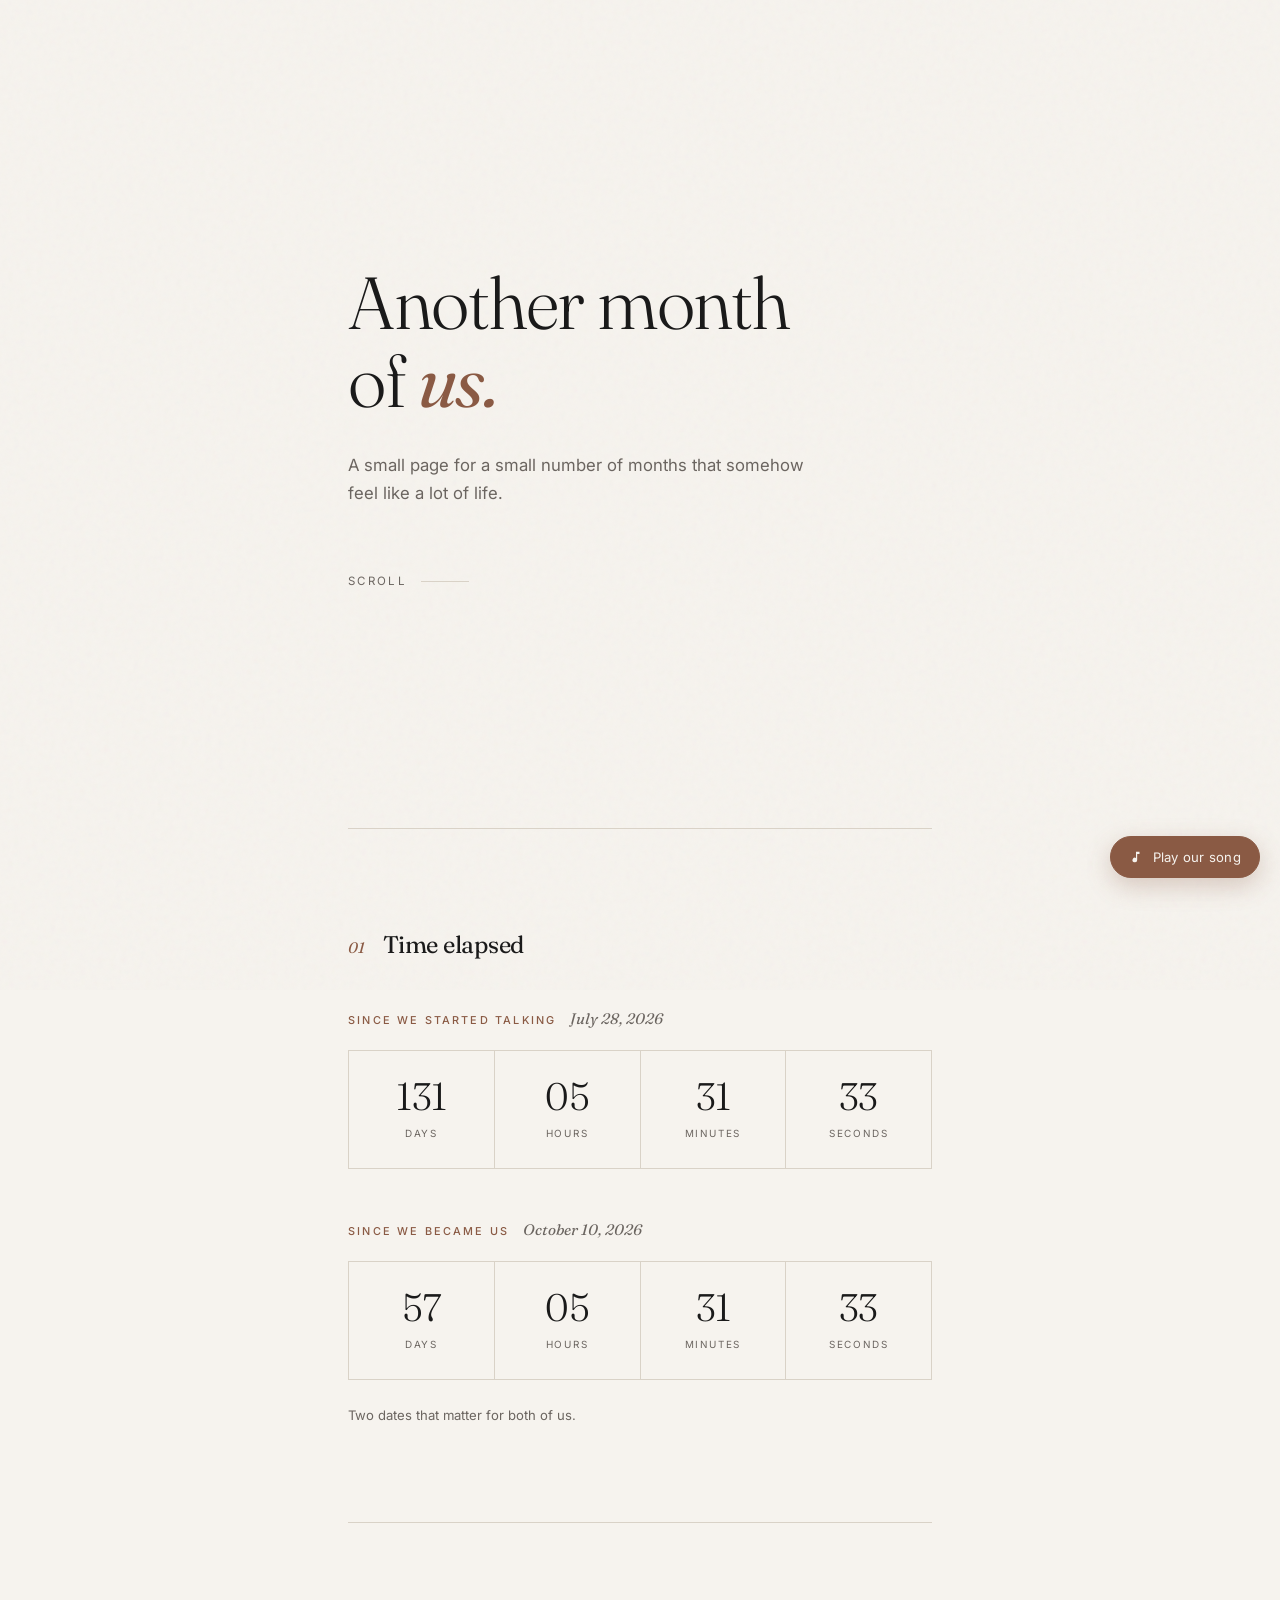
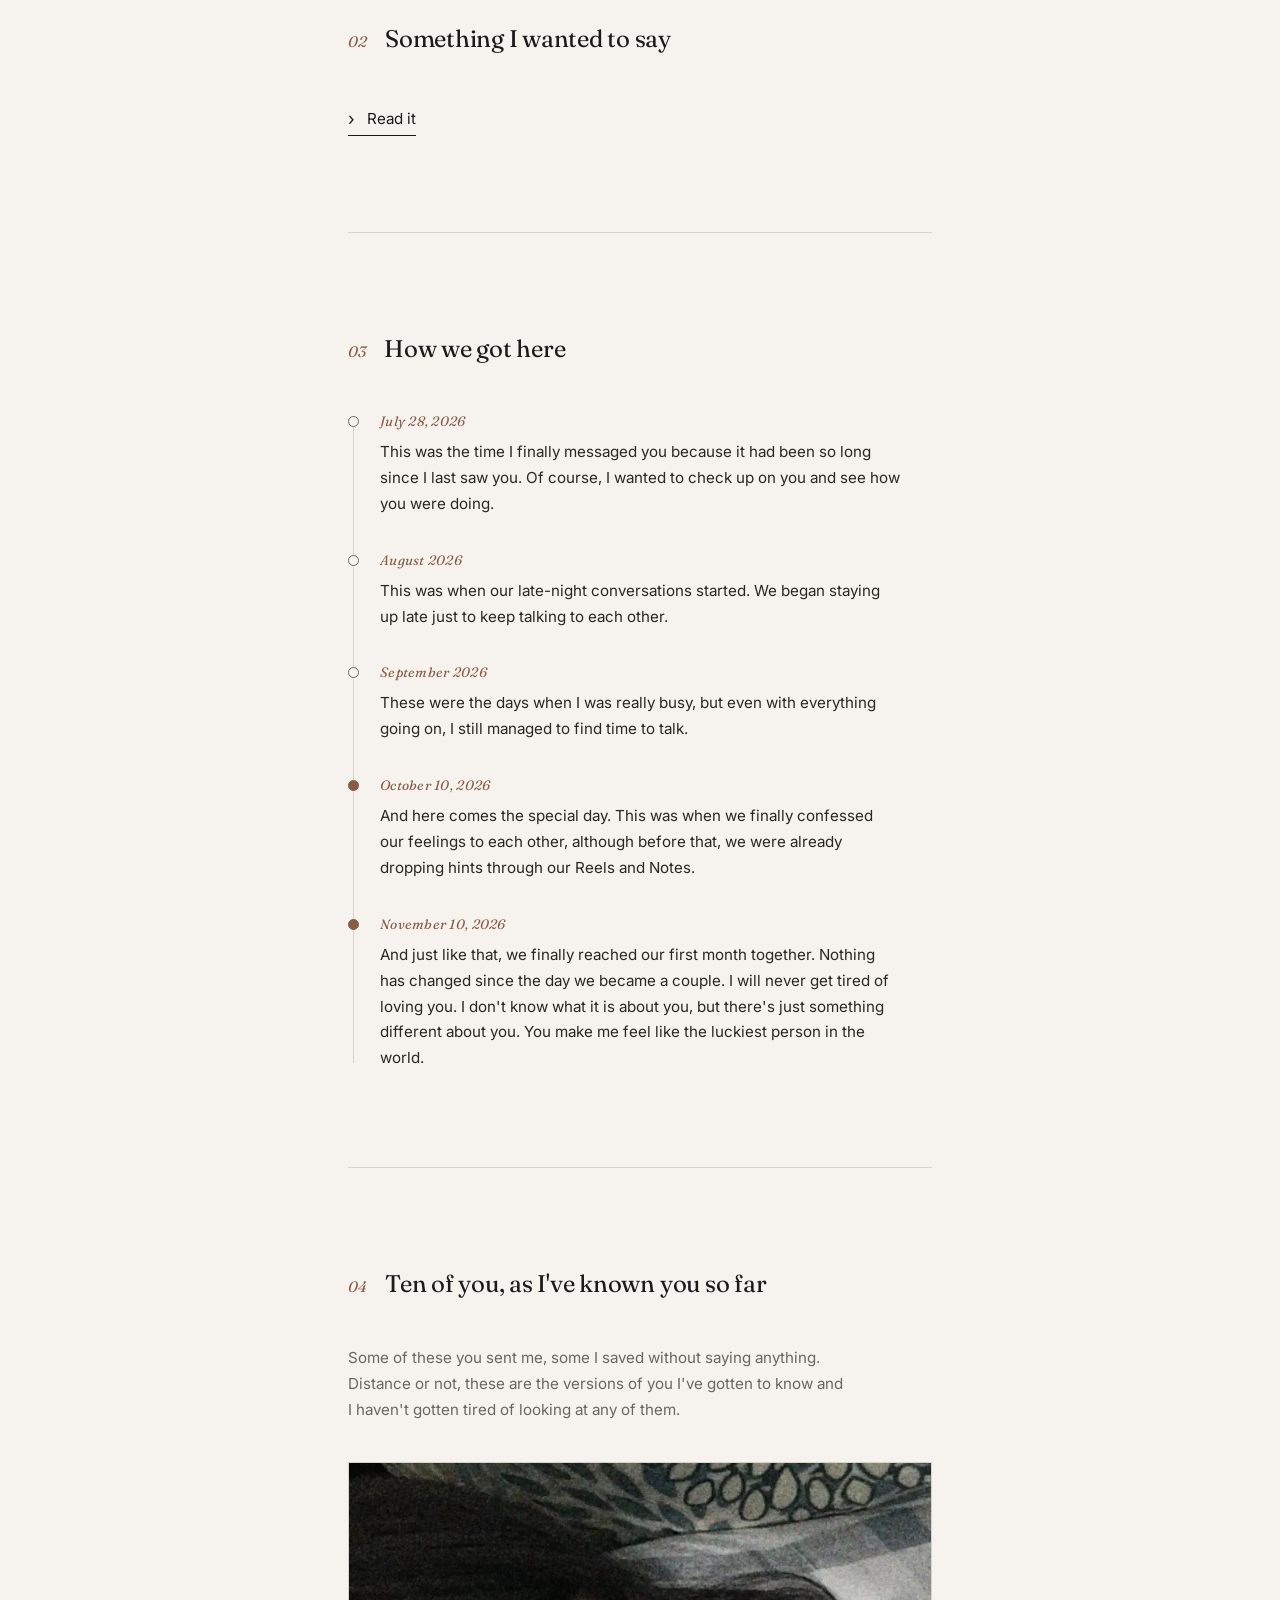
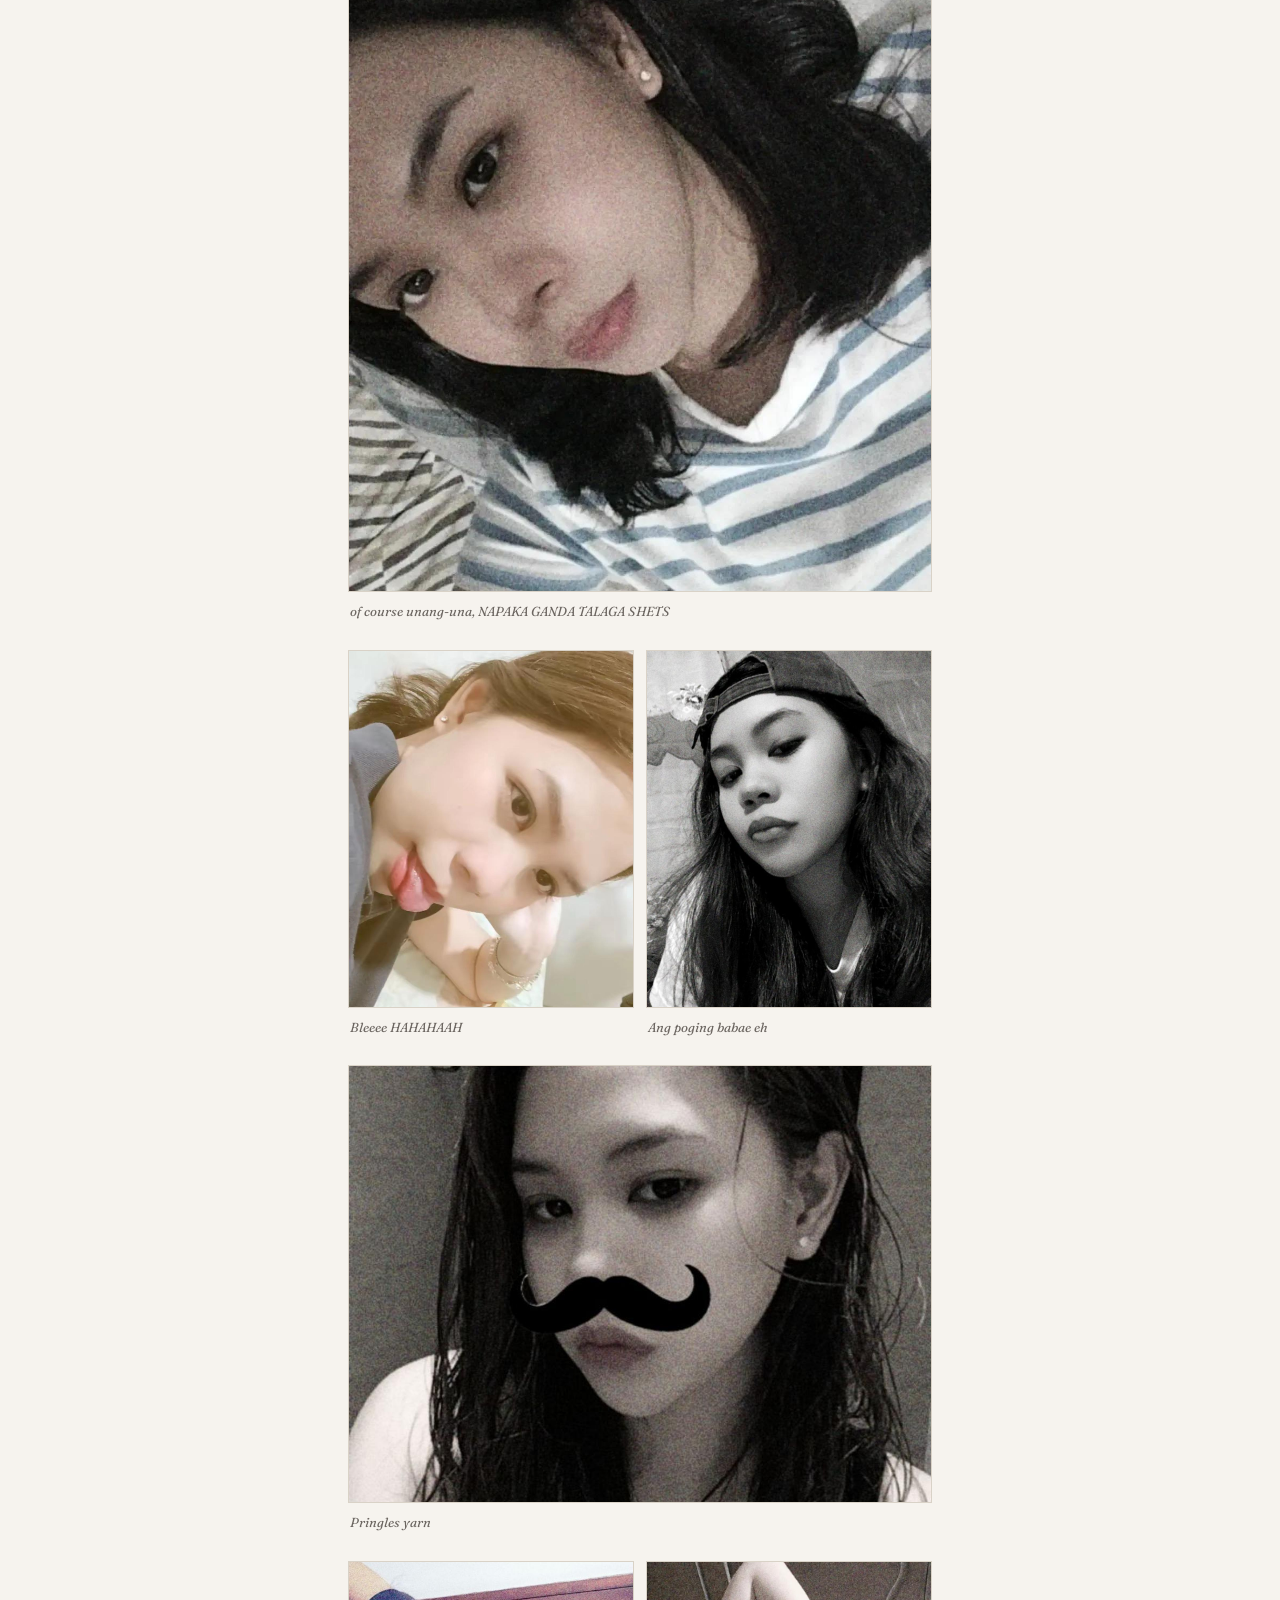
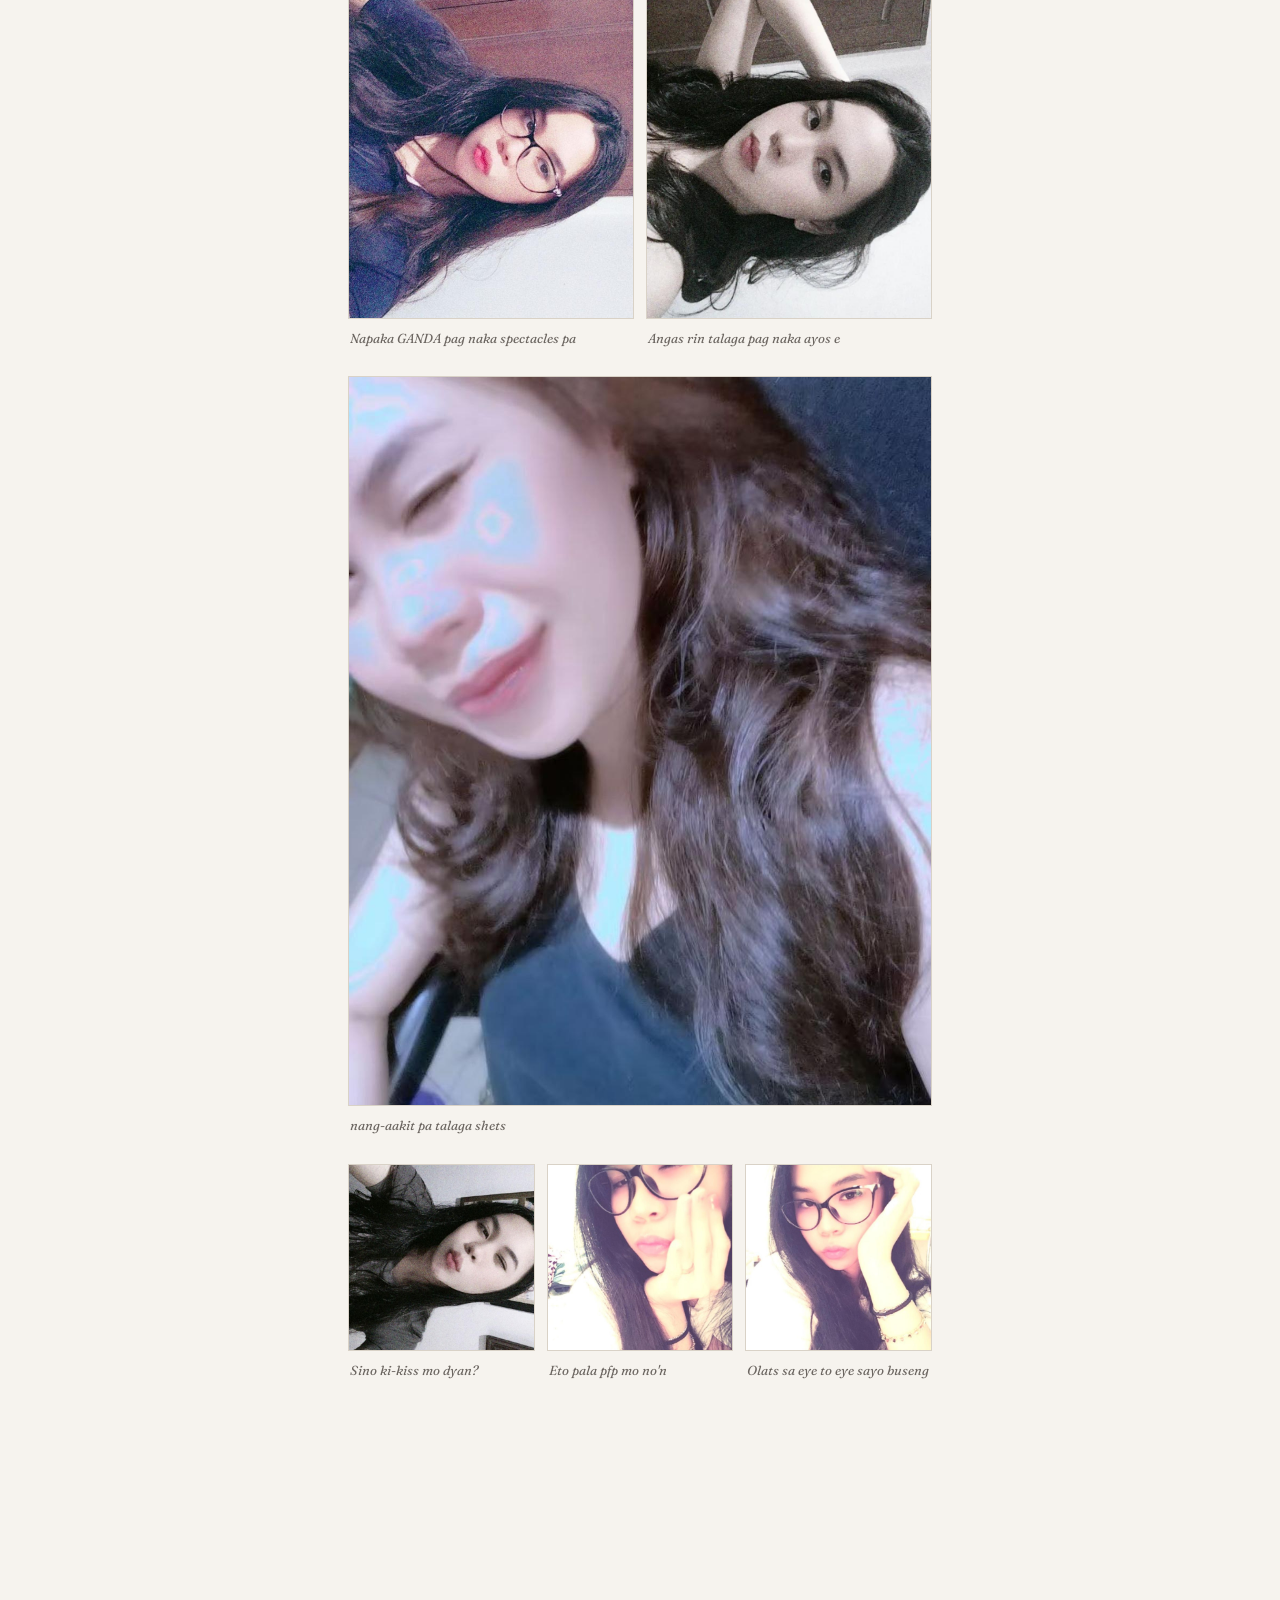
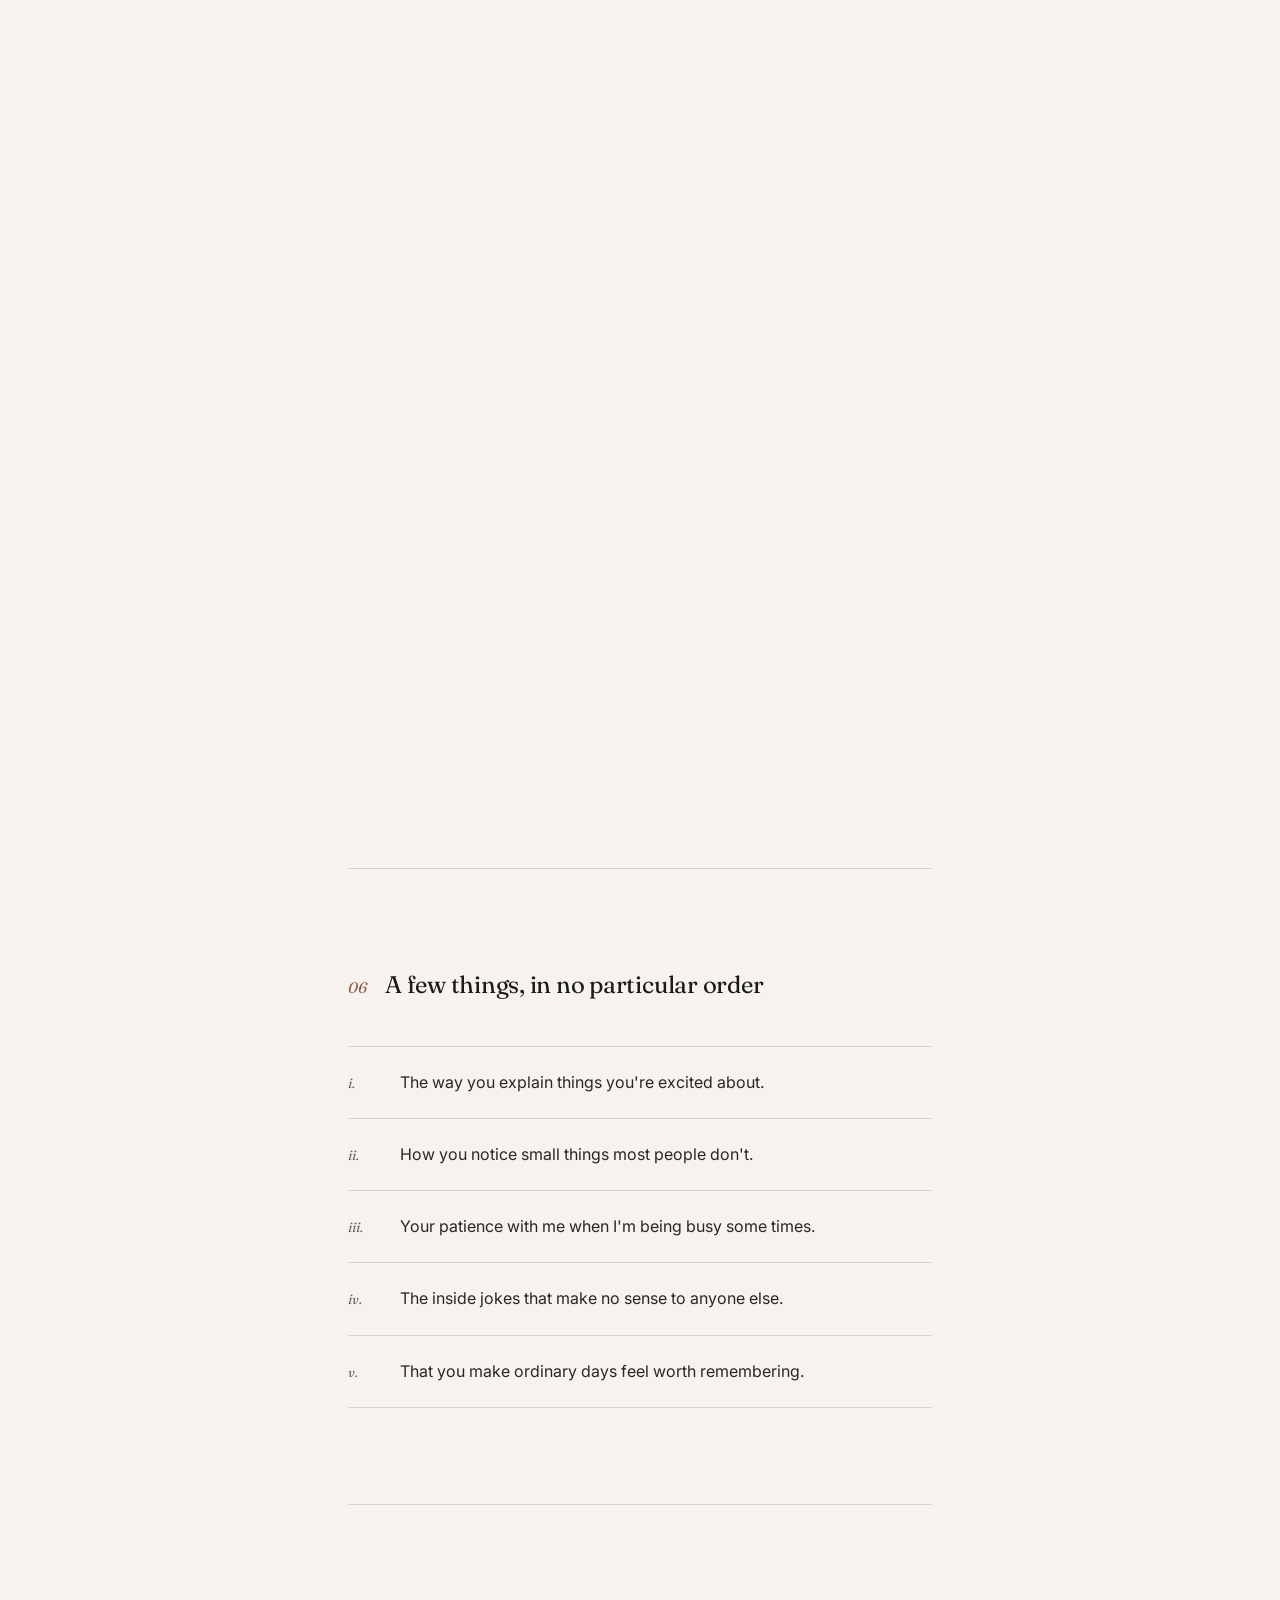
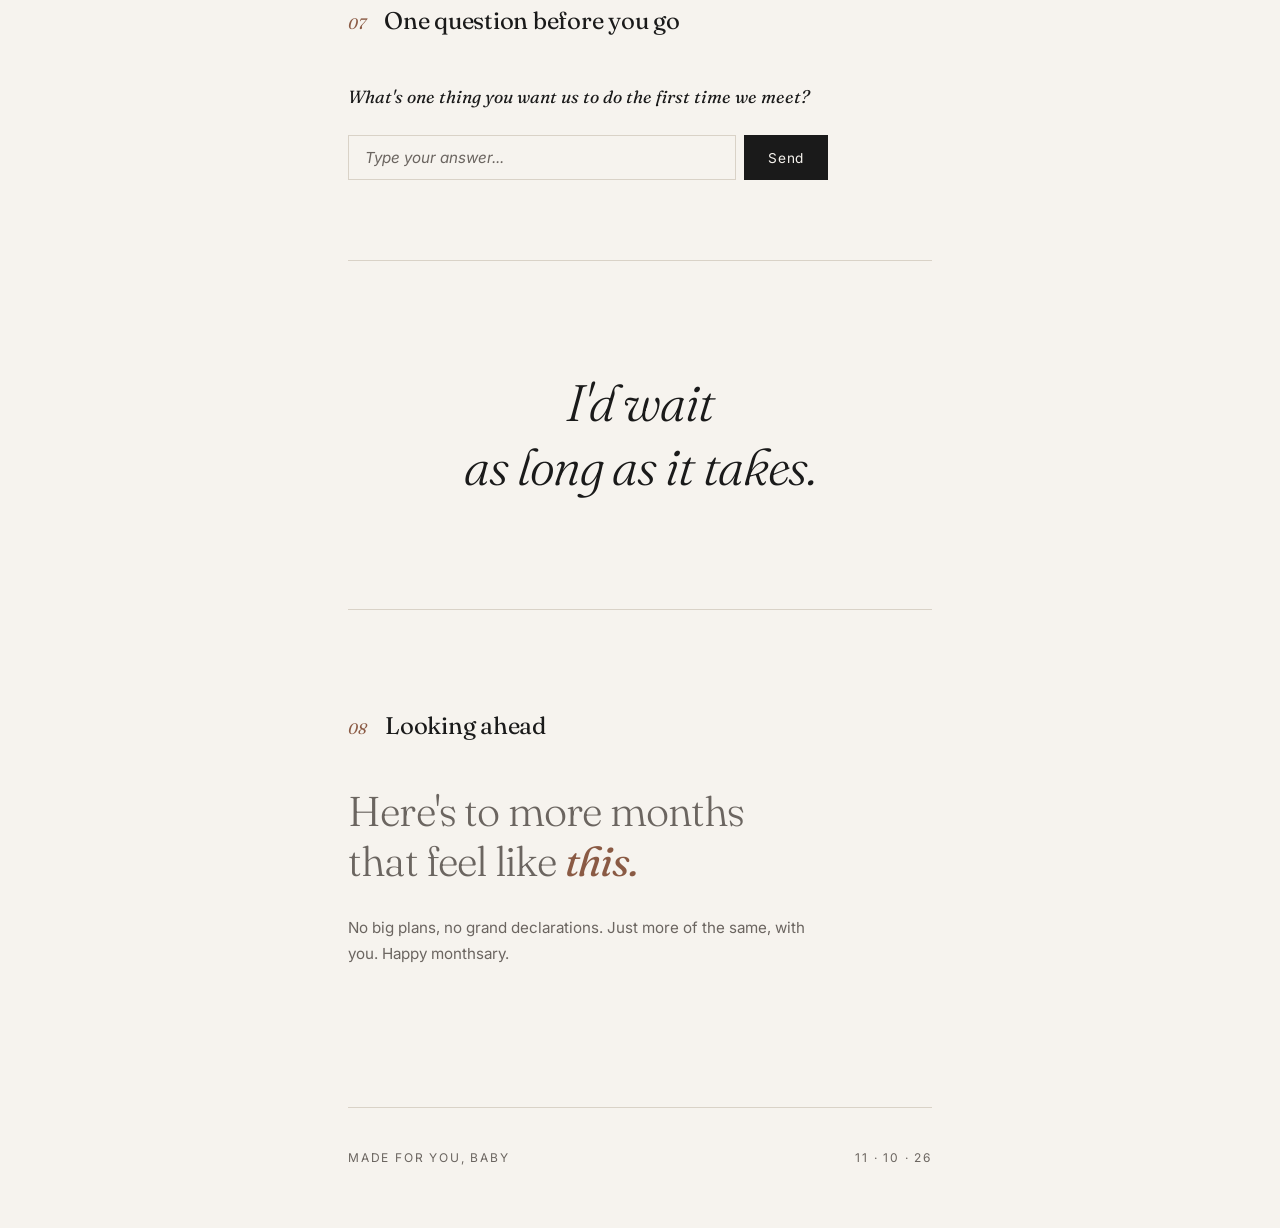
==== index.html @ 4798a41f "Rename main.html to index.htmlaasd" ====
<!DOCTYPE html>
<html lang="en">
<head>
<meta charset="UTF-8">
<meta name="viewport" content="width=device-width, initial-scale=1.0">
<title>first month for us</title>
<link rel="preconnect" href="https://fonts.googleapis.com">
<link rel="preconnect" href="https://fonts.gstatic.com" crossorigin>
<link href="https://fonts.googleapis.com/css2?family=Fraunces:opsz,wght@9..144,300;9..144,400;9..144,500&family=Inter:wght@300;400;500&display=swap" rel="stylesheet">
<link rel="stylesheet" href="styles.css">
</head>
<body>

<!-- Reading progress bar -->
<div class="progress-track" aria-hidden="true">
  <div class="progress-fill" id="progressFill"></div>
</div>

<div class="wrap">

  <header class="hero">
    <div class="eyebrow"></div>
    <h1>Another month<br>of <em>us.</em></h1>
    <p class="lede">A small page for a small number of months that somehow feel like a lot of life.</p>
    <div class="scroll-cue">Scroll</div>
  </header>

  <!-- 01 COUNTER -->
  <section class="reveal">
    <div class="section-head">
      <span class="num">01</span>
      <h2>Time elapsed</h2>
    </div>

    <div class="time-group">
      <div class="time-label">
        <span class="tag">Since we started talking</span>
        <span class="date">July 28, 2026</span>
      </div>
      <div class="counter">
        <div class="cell"><span class="n flip-num" data-num="talk-d">0</span><span class="l">Days</span></div>
        <div class="cell"><span class="n flip-num" data-num="talk-h">0</span><span class="l">Hours</span></div>
        <div class="cell"><span class="n flip-num" data-num="talk-m">0</span><span class="l">Minutes</span></div>
        <div class="cell"><span class="n flip-num" data-num="talk-s">0</span><span class="l">Seconds</span></div>
      </div>
    </div>

    <div class="time-group">
      <div class="time-label">
        <span class="tag">Since we became us</span>
        <span class="date">October 10, 2026</span>
      </div>
      <div class="counter">
        <div class="cell"><span class="n flip-num" data-num="us-d">0</span><span class="l">Days</span></div>
        <div class="cell"><span class="n flip-num" data-num="us-h">0</span><span class="l">Hours</span></div>
        <div class="cell"><span class="n flip-num" data-num="us-m">0</span><span class="l">Minutes</span></div>
        <div class="cell"><span class="n flip-num" data-num="us-s">0</span><span class="l">Seconds</span></div>
      </div>
    </div>

    <p class="counter-note">
      Two dates that matter for both of us.
    </p>
  </section>

  <!-- 02 LETTER -->
  <section class="reveal">
    <div class="section-head">
      <span class="num">02</span>
      <h2>Something I wanted to say</h2>
    </div>
    <button class="letter-trigger" id="letterBtn" aria-expanded="false" aria-controls="letter">
      <span class="arrow">&rsaquo;</span>
      <span>Read it</span>
    </button>

    <div class="letter" id="letter">

      <div class="letter-toolbar">
        <button class="translate-btn" id="translateBtn" aria-pressed="false">
          <svg viewBox="0 0 24 24" aria-hidden="true">
            <path d="M12.87 15.07l-2.54-2.51.03-.03A17.52 17.52 0 0 0 14.07 6H17V4h-7V2H8v2H1v2h11.17C11.5 7.92 10.44 9.75 9 11.35 8.07 10.32 7.3 9.19 6.69 8h-2c.73 1.63 1.73 3.17 2.98 4.56l-5.09 5.02L4 19l5-5 3.11 3.11.76-2.04zM18.5 10h-2L12 22h2l1.12-3h4.75L21 22h2l-4.5-12zm-2.62 7l1.62-4.33L19.12 17h-3.24z"/>
          </svg>
          <span id="translateLabel">Translate to Tagalog</span>
        </button>
      </div>

      <div class="letter-content" data-lang="en">
        <p>Marianne,</p>
        <p>Baby, first of all, thank you for all the time you've been giving me. I think it all started when we kept having conversations with each other, even if it meant staying up late. Thank you because we wouldn't be like this if you hadn't made the first move back then. I was just too scared to say what I really felt, or in short, I was too shy HAHAHAHA.</p>
        <p>But anyway, here we are now, finally together, and I'm just really happy about it. It feels like I found a treasure chest HAHAHA.</p>
        <p>I'm also sorry if I can't give you the things you need right now, but I promise I'll make it up to you. I'll also be consistent in this relationship. I hope things between us never change and that we stay the way we are right now.</p>
        <p>And please, just tell me if there are things I say that are wrong so I can avoid saying them. Sometimes, I might go too far with the things I say without realizing that they're already wrong. I promise I'll keep changing and improving.</p>
        <p>That's all, and thank you so much for everything, I love you so much!</p>
        <p class="sign">— Chester</p>
      </div>

      <div class="letter-content" data-lang="tl" hidden>
        <p>Marianne,</p>
        <p>Baby, una sa lahat, thank you sa lahat ng time na binibigay mo sakin simula na siguro to nung sunod sunod na pag-uusap natin na puro puyatan pa, then thank you kasi hindi sana tayo ganto kung hindi pa ikaw nag first move non, parang takot pa kasi ako non sabihin talaga o in short torpe HAHAHAHA</p>
        <p>Pero so yun na nga andito na tayo sa time na naging tayo na which is para sakin sobrang saya and hindi ko lang na expect na ganto mangyayari, kasi sino ba naman diba ikaw pa talaga nagka gusto sakin tas ang ganda ganda mo pa aa, para akong nakakita ng treasure chest nyan HAHAHAHAHA</p>
        <p>Then sorry if sa ngayon hindi ko pa kaya ibigay yung mga things na need mo, pero promise babawi't babawi ako and then magiging consistent ako sa relationship natin na'to, huwag sana magbago kung ano tayo ngayon.</p>
        <p>And magsabi kalang if may mga bagay akong maling nasasabi para maiwasan ko kasi minsan o siguro sumosobra na rin ako sa mga sinasabi ko na mali na pala ganon, promise magbabago at magbabago ako.</p>
        <p>'Yun lang, baby. Thank you so much sa lahat, I love you so much!</p>
        <p class="sign">— Chester</p>
      </div>

    </div>
  </section>

  <!-- 03 TIMELINE -->
  <section class="reveal">
    <div class="section-head">
      <span class="num">03</span>
      <h2>How we got here</h2>
    </div>
    <div class="timeline">
      <div class="tl-item">
        <div class="tl-dot"></div>
        <div class="tl-date">July 28, 2026</div>
        <div class="tl-text">This was the time I finally messaged you because it had been so long since I last saw you. Of course, I wanted to check up on you and see how you were doing.</div>
      </div>
      <div class="tl-item">
        <div class="tl-dot"></div>
        <div class="tl-date">August 2026</div>
        <div class="tl-text">This was when our late-night conversations started. We began staying up late just to keep talking to each other.</div>
      </div>
      <div class="tl-item">
        <div class="tl-dot"></div>
        <div class="tl-date">September 2026</div>
        <div class="tl-text">These were the days when I was really busy, but even with everything going on, I still managed to find time to talk.</div>
      </div>
      <div class="tl-item">
        <div class="tl-dot accent"></div>
        <div class="tl-date">October 10, 2026</div>
        <div class="tl-text">And here comes the special day. This was when we finally confessed our feelings to each other, although before that, we were already dropping hints through our Reels and Notes.</div>
      </div>
      <div class="tl-item">
        <div class="tl-dot accent"></div>
        <div class="tl-date">November 10, 2026</div>
        <div class="tl-text">And just like that, we finally reached our first month together. Nothing has changed since the day we became a couple. I will never get tired of loving you. I don't know what it is about you, but there's just something different about you. You make me feel like the luckiest person in the world.</div>
      </div>
    </div>
  </section>

  <!-- 04 PHOTOS -->
  <section class="reveal">
    <div class="section-head">
      <span class="num">04</span>
      <h2>Ten of you, as I've known you so far</h2>
    </div>
    <p class="photo-intro">
      Some of these you sent me, some I saved without saying anything. Distance or not, these are the versions of you I've gotten to know and I haven't gotten tired of looking at any of them.
    </p>

    <div class="gallery">

      <div class="photo-row full">
        <div class="photo">
          <div class="photo-frame portrait">
            <img src="5.jpg" alt="Photo 1" data-lightbox data-caption="of course unang-una, NAPAKA GANDA TALAGA SHETS">
          </div>
          <p class="photo-cap">of course unang-una, NAPAKA GANDA TALAGA SHETS</p>
        </div>
      </div>

      <div class="photo-row duo">
        <div class="photo">
          <div class="photo-frame portrait">
            <img src="7.jpg" alt="Photo 2" data-lightbox data-caption="Bleeee HAHAHAAH">
          </div>
          <p class="photo-cap">Bleeee HAHAHAAH</p>
        </div>
        <div class="photo">
          <div class="photo-frame portrait">
            <img src="9.jpg" alt="Photo 3" data-lightbox data-caption="Ang poging babae eh">
          </div>
          <p class="photo-cap">Ang poging babae eh</p>
        </div>
      </div>

      <div class="photo-row full">
        <div class="photo">
          <div class="photo-frame wide">
            <img src="6.jpg" alt="Photo 4" data-lightbox data-caption="Pringles yarn">
          </div>
          <p class="photo-cap">Pringles yarn</p>
        </div>
      </div>

      <div class="photo-row duo">
        <div class="photo">
          <div class="photo-frame portrait">
            <img src="2.jpg" alt="Photo 5" data-lightbox data-caption="Napaka GANDA pag naka spectacles pa">
          </div>
          <p class="photo-cap">Napaka GANDA pag naka spectacles pa</p>
        </div>
        <div class="photo">
          <div class="photo-frame portrait">
            <img src="8.jpg" alt="Photo 6" data-lightbox data-caption="Angas rin talaga pag naka ayos e">
          </div>
          <p class="photo-cap">Angas rin talaga pag naka ayos e</p>
        </div>
      </div>

      <div class="photo-row full">
        <div class="photo">
          <div class="photo-frame portrait">
            <img src="1.jpg" alt="Photo 7" data-lightbox data-caption="nang-aakit pa talaga shets">
          </div>
          <p class="photo-cap">nang-aakit pa talaga shets</p>
        </div>
      </div>

      <div class="photo-row trio">
        <div class="photo">
          <div class="photo-frame square">
            <img src="3.jpg" alt="Photo 8" data-lightbox data-caption="Sino ki-kiss mo dyan?">
          </div>
          <p class="photo-cap">Sino ki-kiss mo dyan?</p>
        </div>
        <div class="photo">
          <div class="photo-frame square">
            <img src="4.jpg" alt="Photo 9" data-lightbox data-caption="Eto pala pfp mo no'n">
          </div>
          <p class="photo-cap">Eto pala pfp mo no'n</p>
        </div>
        <div class="photo">
          <div class="photo-frame square">
            <img src="10.jpg" alt="Photo 10" data-lightbox data-caption="Olats sa eye to eye sayo buseng">
          </div>
          <p class="photo-cap">Olats sa eye to eye sayo buseng</p>
        </div>
      </div>

    </div>
  </section>

  <!-- 05 MUSIC -->
  <section class="reveal">
    <div class="section-head">
      <span class="num">05</span>
      <h2>Two songs</h2>
    </div>
    <p class="music-intro">One you already know. One I'm giving to you. Both start exactly where they should.</p>

    <div class="track">
      <div class="track-player">
        <div class="music-meta">
          <div>
            <div class="music-title">Better</div>
            <div class="music-artist">Khalid</div>
          </div>
          <div class="music-duration" data-dur="track1">0:00</div>
        </div>

        <div class="progress-wrap" data-track="track1">
          <div class="progress-bar" data-bar="track1"></div>
        </div>

        <div class="controls">
          <button class="play-btn" data-play="track1" aria-label="Play">
            <svg data-icon="track1" viewBox="0 0 24 24"><path d="M8 5v14l11-7z"/></svg>
          </button>
          <span class="time" data-time="track1">0:00</span>
          <span class="start-hint" data-hint="track1"></span>
        </div>
      </div>

      <p class="music-note">
        So eto naman yung song na first time kong mag parinig sayo, pero syempre hindi mo pa alam non. sana tanda mo pa NYAHAHHA.
      </p>

      <audio id="track1" preload="metadata" src="Khalid - Better (Lyrics).mp3" data-start="1:18"></audio>
    </div>

    <div class="track">
      <div class="track-player">
        <div class="music-meta">
          <div>
            <div class="music-title">Syempre</div>
            <div class="music-artist">Uncle dags</div>
          </div>
          <div class="music-duration" data-dur="track2">0:00</div>
        </div>

        <div class="progress-wrap" data-track="track2">
          <div class="progress-bar" data-bar="track2"></div>
        </div>

        <div class="controls">
          <button class="play-btn" data-play="track2" aria-label="Play">
            <svg data-icon="track2" viewBox="0 0 24 24"><path d="M8 5v14l11-7z"/></svg>
          </button>
          <span class="time" data-time="track2">0:00</span>
          <span class="start-hint" data-hint="track2"></span>
        </div>
      </div>

      <p class="music-note">
        Syempre alam mo na'to, favv song ko rin to kay uncle dags HAHAHAHHAHAAHHAHA
      </p>

      <audio id="track2" preload="metadata" src="Willi Revillame - Syempre (Lyrics).mp3" data-start="35"></audio>
    </div>
  </section>

  <!-- 06 REASONS -->
  <section class="reveal">
    <div class="section-head">
      <span class="num">06</span>
      <h2>A few things, in no particular order</h2>
    </div>
    <ul class="reasons" id="reasons">
      <li><span class="idx">i.</span><span class="txt">The way you explain things you're excited about.</span></li>
      <li><span class="idx">ii.</span><span class="txt">How you notice small things most people don't.</span></li>
      <li><span class="idx">iii.</span><span class="txt">Your patience with me when I'm being busy some times.</span></li>
      <li><span class="idx">iv.</span><span class="txt">The inside jokes that make no sense to anyone else.</span></li>
      <li><span class="idx">v.</span><span class="txt">That you make ordinary days feel worth remembering.</span></li>
    </ul>
  </section>

  <!-- 07 QUESTION -->
  <section class="reveal question-section">
    <div class="section-head">
      <span class="num">07</span>
      <h2>One question before you go</h2>
    </div>
    <p class="question-text">What's one thing you want us to do the first time we meet?</p>
    <form class="question-form" id="questionForm">
      <input type="text" id="questionInput" placeholder="Type your answer..." autocomplete="off">
      <button type="submit">Send</button>
    </form>
    <p class="question-response" id="questionResponse" hidden>Noted. Consider it happening.</p>
  </section>

  <!-- CLOSING QUOTE -->
  <section class="closing-quote reveal">
    <p class="big-quote">I'd wait<br>as long as it takes.</p>
  </section>

  <!-- 08 CLOSING -->
  <section class="closing reveal">
    <div class="section-head">
      <span class="num">08</span>
      <h2>Looking ahead</h2>
    </div>
    <p class="big">Here's to more months<br>that feel like <em>this.</em></p>
    <p>No big plans, no grand declarations. Just more of the same, with you. Happy monthsary.</p>
  </section>

  <footer>
    <span>Made for you, Baby</span>
    <span>11 · 10 · 26</span>
  </footer>

</div>

<!-- FLOATING SONG PILL -->
<button class="song-pill" id="songPill" aria-label="Play our song">
  <svg viewBox="0 0 24 24" aria-hidden="true">
    <path d="M12 3v10.55A4 4 0 1 0 14 17V7h4V3h-6z"/>
  </svg>
  <span>Play our song</span>
</button>

<script src="script.js"></script>

</body>
</html>
---- styles.css ----
:root {
  --bg: #f6f3ee;
  --ink: #1a1a1a;
  --muted: #6b6560;
  --line: #d9d2c7;
  --accent: #8a5a44;
}

* { margin: 0; padding: 0; box-sizing: border-box; }
html { scroll-behavior: smooth; }

body {
  background: var(--bg);
  color: var(--ink);
  font-family: 'Inter', sans-serif;
  font-weight: 400;
  line-height: 1.7;
  -webkit-font-smoothing: antialiased;
  overflow-x: hidden;
}

body::before {
  content: '';
  position: fixed;
  inset: -10%;
  pointer-events: none;
  z-index: 1;
  opacity: 0.035;
  background-image: url("data:image/svg+xml,%3Csvg viewBox='0 0 200 200' xmlns='http://www.w3.org/2000/svg'%3E%3Cfilter id='n'%3E%3CfeTurbulence type='fractalNoise' baseFrequency='0.9' numOctaves='3'/%3E%3C/filter%3E%3Crect width='100%25' height='100%25' filter='url(%23n)'/%3E%3C/svg%3E");
  animation: grainDrift 140s linear infinite;
  will-change: transform;
}

@keyframes grainDrift {
  0%   { transform: translate3d(0, 0, 0); }
  25%  { transform: translate3d(-2%, -1%, 0); }
  50%  { transform: translate3d(1%, -3%, 0); }
  75%  { transform: translate3d(3%, 1%, 0); }
  100% { transform: translate3d(0, 0, 0); }
}

/* Respect users who prefer reduced motion */
@media (prefers-reduced-motion: reduce) {
  body::before { animation: none; }
}

.wrap {
  position: relative;
  z-index: 2;
  max-width: 640px;
  margin: 0 auto;
  padding: 0 28px;
}

/* =========================================================
   READING PROGRESS BAR — hairline at the very top
   ========================================================= */
.progress-track {
  position: fixed;
  top: 0;
  left: 0;
  right: 0;
  height: 2px;
  z-index: 9999;
  pointer-events: none;
  background: transparent;
}

.progress-fill {
  height: 100%;
  width: 0%;
  background: var(--accent);
  transition: width 0.08s linear;
  opacity: 0.85;
}

/* =========================================================
   FLIP DIGITS — soft sliding numbers on the counter
   ========================================================= */
.flip-num {
  display: inline-block;
  position: relative;
  transition: opacity 0.28s ease, transform 0.28s cubic-bezier(0.4, 0, 0.2, 1);
  will-change: opacity, transform;
}

.flip-num.flipping {
  opacity: 0;
  transform: translateY(-6px);
}

/* =========================================================
   HERO
   ========================================================= */
.hero {
  min-height: 92vh;
  display: flex;
  flex-direction: column;
  justify-content: center;
  padding: 80px 0;
}

.eyebrow {
  font-size: 0.72rem;
  letter-spacing: 0.22em;
  text-transform: uppercase;
  color: var(--muted);
  margin-bottom: 28px;
  opacity: 0;
  animation: fadeUp 1s 0.1s ease forwards;
}

h1 {
  font-family: 'Fraunces', serif;
  font-weight: 300;
  font-size: clamp(2.6rem, 8vw, 4.6rem);
  line-height: 1.05;
  letter-spacing: -0.02em;
  margin-bottom: 32px;
  opacity: 0;
  animation: fadeUp 1.1s 0.25s ease forwards;
}

h1 em {
  font-style: italic;
  font-weight: 400;
  color: var(--accent);
}

.lede {
  font-size: 1.05rem;
  color: var(--muted);
  max-width: 42ch;
  opacity: 0;
  animation: fadeUp 1.1s 0.45s ease forwards;
}

.scroll-cue {
  margin-top: 64px;
  font-size: 0.72rem;
  letter-spacing: 0.2em;
  text-transform: uppercase;
  color: var(--muted);
  display: flex;
  align-items: center;
  gap: 14px;
  opacity: 0;
  animation: fadeUp 1.1s 0.65s ease forwards;
}

.scroll-cue::after {
  content: '';
  width: 48px;
  height: 1px;
  background: var(--line);
}

/* =========================================================
   SECTIONS
   ========================================================= */
section {
  padding: 96px 0;
  border-top: 1px solid var(--line);
}

.section-head {
  display: flex;
  align-items: baseline;
  gap: 18px;
  margin-bottom: 40px;
}

.num {
  font-family: 'Fraunces', serif;
  font-style: italic;
  font-size: 0.95rem;
  color: var(--accent);
  font-weight: 400;
}

h2 {
  font-family: 'Fraunces', serif;
  font-weight: 400;
  font-size: 1.5rem;
  letter-spacing: -0.01em;
}

/* =========================================================
   COUNTERS
   ========================================================= */
.time-group { margin-bottom: 48px; }
.time-group:last-of-type { margin-bottom: 0; }

.time-label {
  display: flex;
  align-items: baseline;
  gap: 14px;
  margin-bottom: 18px;
  flex-wrap: wrap;
}

.time-label .tag {
  font-size: 0.68rem;
  letter-spacing: 0.2em;
  text-transform: uppercase;
  color: var(--accent);
  font-weight: 500;
}

.time-label .date {
  font-family: 'Fraunces', serif;
  font-style: italic;
  font-size: 0.95rem;
  color: var(--muted);
}

.counter {
  display: grid;
  grid-template-columns: repeat(4, 1fr);
  gap: 1px;
  background: var(--line);
  border: 1px solid var(--line);
}

.cell {
  background: var(--bg);
  padding: 26px 10px;
  text-align: center;
}

.cell .n {
  font-family: 'Fraunces', serif;
  font-weight: 300;
  font-size: clamp(1.6rem, 5.5vw, 2.4rem);
  line-height: 1;
  display: block;
  font-variant-numeric: tabular-nums;
}

.cell .l {
  font-size: 0.62rem;
  letter-spacing: 0.18em;
  text-transform: uppercase;
  color: var(--muted);
  margin-top: 10px;
  display: block;
}

.counter-note {
  font-size: 0.82rem;
  color: var(--muted);
  margin-top: 24px;
  max-width: 52ch;
}

/* =========================================================
   LETTER
   ========================================================= */
.letter-trigger {
  display: inline-flex;
  align-items: center;
  gap: 12px;
  background: none;
  border: none;
  border-bottom: 1px solid var(--ink);
  padding: 0 0 6px;
  font-family: inherit;
  font-size: 0.95rem;
  color: var(--ink);
  cursor: pointer;
  transition: gap 0.3s ease, opacity 0.3s ease;
  margin-top: 8px;
}

.letter-trigger:hover { gap: 20px; opacity: 0.65; }
.letter-trigger .arrow { transition: transform 0.4s ease; font-size: 1.1rem; }
.letter-trigger.open .arrow { transform: rotate(90deg); }

.letter {
  max-height: 0;
  overflow: hidden;
  transition: max-height 0.9s cubic-bezier(0.4, 0, 0.2, 1),
              opacity 0.5s ease,
              margin 0.5s ease;
  opacity: 0;
}

.letter.open {
  max-height: 2400px;
  opacity: 1;
  margin-top: 40px;
}

.letter p {
  margin-bottom: 20px;
  font-size: 1rem;
  color: #2a2622;
  max-width: 54ch;
}

.letter p:first-child {
  font-family: 'Fraunces', serif;
  font-size: 1.15rem;
}

.sign {
  font-family: 'Fraunces', serif;
  font-style: italic;
  color: var(--accent);
  margin-top: 32px;
}

.letter-toolbar {
  display: flex;
  justify-content: flex-end;
  margin-bottom: 24px;
  padding-bottom: 16px;
  border-bottom: 1px solid var(--line);
}

.translate-btn {
  display: inline-flex;
  align-items: center;
  gap: 8px;
  background: none;
  border: 1px solid var(--line);
  border-radius: 100px;
  padding: 7px 14px;
  font-family: 'Inter', sans-serif;
  font-size: 0.78rem;
  letter-spacing: 0.02em;
  color: var(--muted);
  cursor: pointer;
  transition: background 0.25s ease, color 0.25s ease, border-color 0.25s ease;
}

.translate-btn:hover {
  color: var(--ink);
  border-color: var(--ink);
}

.translate-btn svg {
  width: 14px;
  height: 14px;
  fill: currentColor;
  flex-shrink: 0;
}

.translate-btn.active {
  background: var(--accent);
  border-color: var(--accent);
  color: var(--bg);
}

.letter-content {
  animation: langFade 0.35s ease;
}

@keyframes langFade {
  from { opacity: 0; transform: translateY(6px); }
  to   { opacity: 1; transform: translateY(0); }
}

/* =========================================================
   TIMELINE
   ========================================================= */
.timeline {
  position: relative;
  padding-left: 32px;
  margin-top: 8px;
}

.timeline::before {
  content: '';
  position: absolute;
  left: 5px;
  top: 8px;
  bottom: 8px;
  width: 1px;
  background: var(--line);
}

.tl-item {
  position: relative;
  padding-bottom: 32px;
}

.tl-item:last-child { padding-bottom: 0; }

.tl-dot {
  position: absolute;
  left: -32px;
  top: 6px;
  width: 11px;
  height: 11px;
  border-radius: 50%;
  background: var(--bg);
  border: 1px solid var(--muted);
}

.tl-dot.accent {
  background: var(--accent);
  border-color: var(--accent);
}

.tl-date {
  font-family: 'Fraunces', serif;
  font-style: italic;
  font-size: 0.85rem;
  color: var(--accent);
  margin-bottom: 6px;
  letter-spacing: 0.02em;
}

.tl-text {
  font-size: 0.95rem;
  color: #2a2622;
  line-height: 1.7;
  max-width: 52ch;
}

/* =========================================================
   PHOTOS
   ========================================================= */
.photo-intro {
  font-size: 0.95rem;
  color: var(--muted);
  max-width: 50ch;
  margin-bottom: 40px;
}

.gallery {
  display: flex;
  flex-direction: column;
  gap: 28px;
}

.photo-row {
  display: grid;
  gap: 12px;
}

.photo-row.full { grid-template-columns: 1fr; }
.photo-row.duo  { grid-template-columns: 1fr 1fr; }
.photo-row.trio { grid-template-columns: 1fr 1fr 1fr; }

.photo {
  display: flex;
  flex-direction: column;
  gap: 10px;
}

.photo-frame {
  position: relative;
  width: 100%;
  overflow: hidden;
  background: #ebe6de;
  border: 1px solid var(--line);
  cursor: pointer;
}

.photo-frame img {
  display: block;
  width: 100%;
  height: 100%;
  object-fit: cover;
  transition: transform 0.8s cubic-bezier(0.4, 0, 0.2, 1);
}

.photo-frame:hover img {
  transform: scale(1.03);
}

.photo-frame.wide    { aspect-ratio: 4 / 3; }
.photo-frame.portrait{ aspect-ratio: 4 / 5; }
.photo-frame.square  { aspect-ratio: 1 / 1; }

.photo-cap {
  font-family: 'Fraunces', serif;
  font-style: italic;
  font-size: 0.82rem;
  color: var(--muted);
  line-height: 1.5;
  padding: 0 2px;
}

.photo {
  opacity: 0;
  transform: translateY(20px);
  transition: opacity 0.9s ease, transform 0.9s ease;
}

.photo.in {
  opacity: 1;
  transform: translateY(0);
}

/* =========================================================
   MUSIC
   ========================================================= */
.music-intro {
  font-size: 0.95rem;
  color: var(--muted);
  max-width: 50ch;
  margin-bottom: 40px;
}

.track {
  border: 1px solid var(--line);
  background: rgba(255,255,255,0.35);
  margin-bottom: 24px;
}

.track:last-of-type { margin-bottom: 0; }

.track-player { padding: 28px; }

.music-meta {
  display: flex;
  justify-content: space-between;
  align-items: flex-start;
  gap: 20px;
  margin-bottom: 26px;
}

.music-title {
  font-family: 'Fraunces', serif;
  font-size: 1.25rem;
  font-weight: 400;
  margin-bottom: 4px;
  line-height: 1.3;
}

.music-artist {
  font-size: 0.82rem;
  color: var(--muted);
  letter-spacing: 0.04em;
}

.music-duration {
  font-family: 'Fraunces', serif;
  font-style: italic;
  font-size: 0.9rem;
  color: var(--muted);
  white-space: nowrap;
  font-variant-numeric: tabular-nums;
}

.progress-wrap {
  height: 2px;
  background: var(--line);
  margin-bottom: 22px;
  cursor: pointer;
  position: relative;
}

.progress-bar {
  height: 100%;
  width: 0%;
  background: var(--accent);
  transition: width 0.1s linear;
}

.controls {
  display: flex;
  align-items: center;
  gap: 18px;
}

.play-btn {
  width: 44px;
  height: 44px;
  border-radius: 50%;
  border: 1px solid var(--ink);
  background: transparent;
  cursor: pointer;
  display: flex;
  align-items: center;
  justify-content: center;
  transition: background 0.25s ease, color 0.25s ease, transform 0.2s ease;
  color: var(--ink);
  flex-shrink: 0;
}

.play-btn:hover { background: var(--ink); color: var(--bg); }
.play-btn:active { transform: scale(0.94); }
.play-btn svg { width: 14px; height: 14px; fill: currentColor; }

.time {
  font-family: 'Fraunces', serif;
  font-style: italic;
  font-size: 0.85rem;
  color: var(--muted);
  font-variant-numeric: tabular-nums;
}

.start-hint {
  font-size: 0.78rem;
  color: var(--accent);
  margin-left: auto;
  font-style: italic;
  letter-spacing: 0.02em;
}

.music-note {
  font-size: 0.9rem;
  color: #2a2622;
  padding: 22px 28px;
  border-top: 1px solid var(--line);
  line-height: 1.8;
  background: rgba(255,255,255,0.25);
}

/* =========================================================
   REASONS
   ========================================================= */
.reasons {
  list-style: none;
  border-top: 1px solid var(--line);
}

.reasons li {
  border-bottom: 1px solid var(--line);
  padding: 22px 0;
  display: flex;
  gap: 24px;
  align-items: baseline;
  opacity: 0;
  transform: translateY(12px);
  transition: opacity 0.6s ease, transform 0.6s ease;
}

.reasons li.in { opacity: 1; transform: translateY(0); }

.reasons li .idx {
  font-family: 'Fraunces', serif;
  font-style: italic;
  font-size: 0.85rem;
  color: var(--muted);
  min-width: 28px;
}

.reasons li .txt { font-size: 1rem; color: #2a2622; }

/* =========================================================
   QUESTION
   ========================================================= */
.question-section { padding-bottom: 80px; }

.question-text {
  font-family: 'Fraunces', serif;
  font-size: 1.1rem;
  font-style: italic;
  color: var(--ink);
  margin-bottom: 24px;
  max-width: 46ch;
}

.question-form {
  display: flex;
  gap: 8px;
  max-width: 480px;
}

.question-form input {
  flex: 1;
  padding: 12px 16px;
  font-family: inherit;
  font-size: 0.95rem;
  color: var(--ink);
  background: transparent;
  border: 1px solid var(--line);
  outline: none;
  transition: border-color 0.25s ease;
}

.question-form input:focus {
  border-color: var(--accent);
}

.question-form input::placeholder {
  color: var(--muted);
  font-style: italic;
}

.question-form button {
  padding: 12px 24px;
  font-family: inherit;
  font-size: 0.85rem;
  letter-spacing: 0.05em;
  background: var(--ink);
  color: var(--bg);
  border: none;
  cursor: pointer;
  transition: background 0.25s ease;
}

.question-form button:hover { background: var(--accent); }

.question-response {
  font-family: 'Fraunces', serif;
  font-style: italic;
  font-size: 1rem;
  color: var(--accent);
  margin-top: 20px;
  animation: langFade 0.5s ease;
}

/* =========================================================
   CLOSING
   ========================================================= */
.closing { text-align: left; padding-bottom: 140px; }

.closing .big {
  font-family: 'Fraunces', serif;
  font-weight: 300;
  font-size: clamp(1.8rem, 5vw, 2.6rem);
  line-height: 1.2;
  letter-spacing: -0.02em;
  margin-bottom: 28px;
}

.closing .big em {
  font-style: italic;
  font-weight: 400;
  color: var(--accent);
}

.closing p { color: var(--muted); max-width: 46ch; font-size: 0.95rem; }

/* =========================================================
   FOOTER
   ========================================================= */
footer {
  padding: 40px 0 60px;
  border-top: 1px solid var(--line);
  font-size: 0.75rem;
  letter-spacing: 0.15em;
  text-transform: uppercase;
  color: var(--muted);
  display: flex;
  justify-content: space-between;
  flex-wrap: wrap;
  gap: 12px;
}

/* =========================================================
   ANIMATIONS
   ========================================================= */
@keyframes fadeUp {
  from { opacity: 0; transform: translateY(20px); }
  to { opacity: 1; transform: translateY(0); }
}

.reveal {
  opacity: 0;
  transform: translateY(24px);
  transition: opacity 0.8s ease, transform 0.8s ease;
}

.reveal.in { opacity: 1; transform: translateY(0); }

/* =========================================================
   CINEMATIC LIGHTBOX — mobile-first, swipe to navigate
   ========================================================= */
.lightbox {
  position: fixed;
  inset: 0;
  z-index: 10000;
  background: rgba(20, 17, 15, 0.96);
  display: flex;
  align-items: center;
  justify-content: center;
  opacity: 0;
  pointer-events: none;
  transition: opacity 0.35s ease;
  padding: 0;
  overflow: hidden;
  /* prevent page scroll underneath */
  touch-action: none;
}

.lightbox.open {
  opacity: 1;
  pointer-events: auto;
}

.lightbox-stage {
  position: relative;
  width: 100%;
  height: 100%;
  display: flex;
  align-items: center;
  justify-content: center;
  overflow: hidden;
}

.lightbox-img {
  max-width: 92vw;
  max-height: 78vh;
  width: auto;
  height: auto;
  object-fit: contain;
  box-shadow: 0 30px 80px rgba(0, 0, 0, 0.5);
  transform: scale(0.96);
  opacity: 0;
  transition: opacity 0.35s ease, transform 0.55s cubic-bezier(0.2, 0.8, 0.2, 1);
  user-select: none;
  -webkit-user-drag: none;
  pointer-events: none;
}

.lightbox.open .lightbox-img {
  opacity: 1;
  transform: scale(1);
}

.lightbox-caption {
  position: absolute;
  left: 0;
  right: 0;
  bottom: 28px;
  padding: 0 32px;
  text-align: center;
  font-family: 'Fraunces', serif;
  font-style: italic;
  font-size: 0.92rem;
  line-height: 1.5;
  color: #f6f3ee;
  opacity: 0.85;
  letter-spacing: 0.01em;
  pointer-events: none;
  transition: opacity 0.35s ease;
}

/* Counter in the corner: "03 / 10" */
.lightbox-index {
  position: absolute;
  top: 22px;
  left: 26px;
  font-family: 'Fraunces', serif;
  font-style: italic;
  font-size: 0.82rem;
  color: #f6f3ee;
  opacity: 0.55;
  letter-spacing: 0.06em;
  pointer-events: none;
}

/* Close button */
.lightbox-close {
  position: absolute;
  top: 16px;
  right: 16px;
  width: 44px;
  height: 44px;
  border-radius: 50%;
  background: transparent;
  border: 1px solid rgba(246, 243, 238, 0.25);
  color: #f6f3ee;
  font-size: 22px;
  line-height: 1;
  cursor: pointer;
  display: flex;
  align-items: center;
  justify-content: center;
  transition: background 0.25s ease, border-color 0.25s ease, transform 0.2s ease;
  z-index: 2;
}

.lightbox-close:hover {
  background: rgba(246, 243, 238, 0.1);
  border-color: rgba(246, 243, 238, 0.5);
}

.lightbox-close:active { transform: scale(0.92); }

/* Arrow nav buttons — hidden on mobile (swipe instead) */
.lightbox-nav {
  position: absolute;
  top: 50%;
  transform: translateY(-50%);
  width: 44px;
  height: 44px;
  border-radius: 50%;
  background: transparent;
  border: 1px solid rgba(246, 243, 238, 0.2);
  color: #f6f3ee;
  cursor: pointer;
  display: none;
  align-items: center;
  justify-content: center;
  transition: background 0.25s ease, border-color 0.25s ease;
  z-index: 2;
}

.lightbox-nav:hover {
  background: rgba(246, 243, 238, 0.1);
  border-color: rgba(246, 243, 238, 0.5);
}

.lightbox-nav.prev { left: 20px; }
.lightbox-nav.next { right: 20px; }

.lightbox-nav svg {
  width: 16px;
  height: 16px;
  fill: currentColor;
}

/* Show arrow nav only on larger screens */
@media (min-width: 720px) {
  .lightbox-nav { display: flex; }
}

/* Prevent body scroll while lightbox is open */
body.lightbox-open {
  overflow: hidden;
}

/* =========================================================
   CLOSING QUOTE — big centered italic before the final section
   ========================================================= */
.closing-quote {
  padding: 110px 0;
  border-top: 1px solid var(--line);
  text-align: center;
}

.big-quote {
  font-family: 'Fraunces', serif;
  font-style: italic;
  font-weight: 300;
  font-size: clamp(2rem, 6.5vw, 3.2rem);
  line-height: 1.25;
  letter-spacing: -0.02em;
  color: var(--ink);
  margin: 0 auto;
  max-width: 90%;
}

.big-quote::before,
.big-quote::after {
  color: var(--accent);
  font-weight: 400;
}

/* =========================================================
   MOBILE
   ========================================================= */
@media (max-width: 560px) {
  .wrap { padding: 0 20px; }
  section { padding: 72px 0; }
  .counter { grid-template-columns: repeat(2, 1fr); }
  .hero { min-height: 88vh; }
  .track-player { padding: 22px; }
  .music-note { padding: 18px 22px; }
  .photo-row.duo { grid-template-columns: 1fr; }
  .photo-row.trio { grid-template-columns: 1fr 1fr; }
  .gallery { gap: 24px; }
  .letter-toolbar { justify-content: flex-start; }
  .question-form { flex-direction: column; }
  .question-form button { padding: 12px 16px; }

  .lightbox-caption {
    bottom: 20px;
    padding: 0 24px;
    font-size: 0.85rem;
  }

  .lightbox-img {
    max-width: 94vw;
    max-height: 74vh;
  }
}

/* =========================================================
   FLOATING SONG PILL — appears after music section
   ========================================================= */
.song-pill {
  position: fixed;
  bottom: 22px;
  right: 20px;
  z-index: 500;
  display: inline-flex;
  align-items: center;
  gap: 10px;
  padding: 12px 18px;
  border-radius: 100px;
  border: 1px solid var(--accent);
  background: var(--accent);
  color: var(--bg);
  font-family: 'Inter', sans-serif;
  font-size: 0.82rem;
  letter-spacing: 0.02em;
  cursor: pointer;
  box-shadow: 0 8px 24px rgba(138, 90, 68, 0.28);
  opacity: 0;
  transform: translateY(16px);
  pointer-events: none;
  transition: opacity 0.4s ease, transform 0.4s ease, background 0.25s ease;
}

.song-pill.visible {
  opacity: 1;
  transform: translateY(0);
  pointer-events: auto;
}

.song-pill:hover {
  background: #6f4834;
  border-color: #6f4834;
}

.song-pill:active {
  transform: scale(0.96);
}

.song-pill svg {
  width: 14px;
  height: 14px;
  fill: currentColor;
  flex-shrink: 0;
}

.song-pill.hidden {
  opacity: 0;
  transform: translateY(16px);
  pointer-events: none;
}

@media (max-width: 560px) {
  .song-pill {
    bottom: 16px;
    right: 14px;
    padding: 11px 16px;
    font-size: 0.78rem;
  }
}
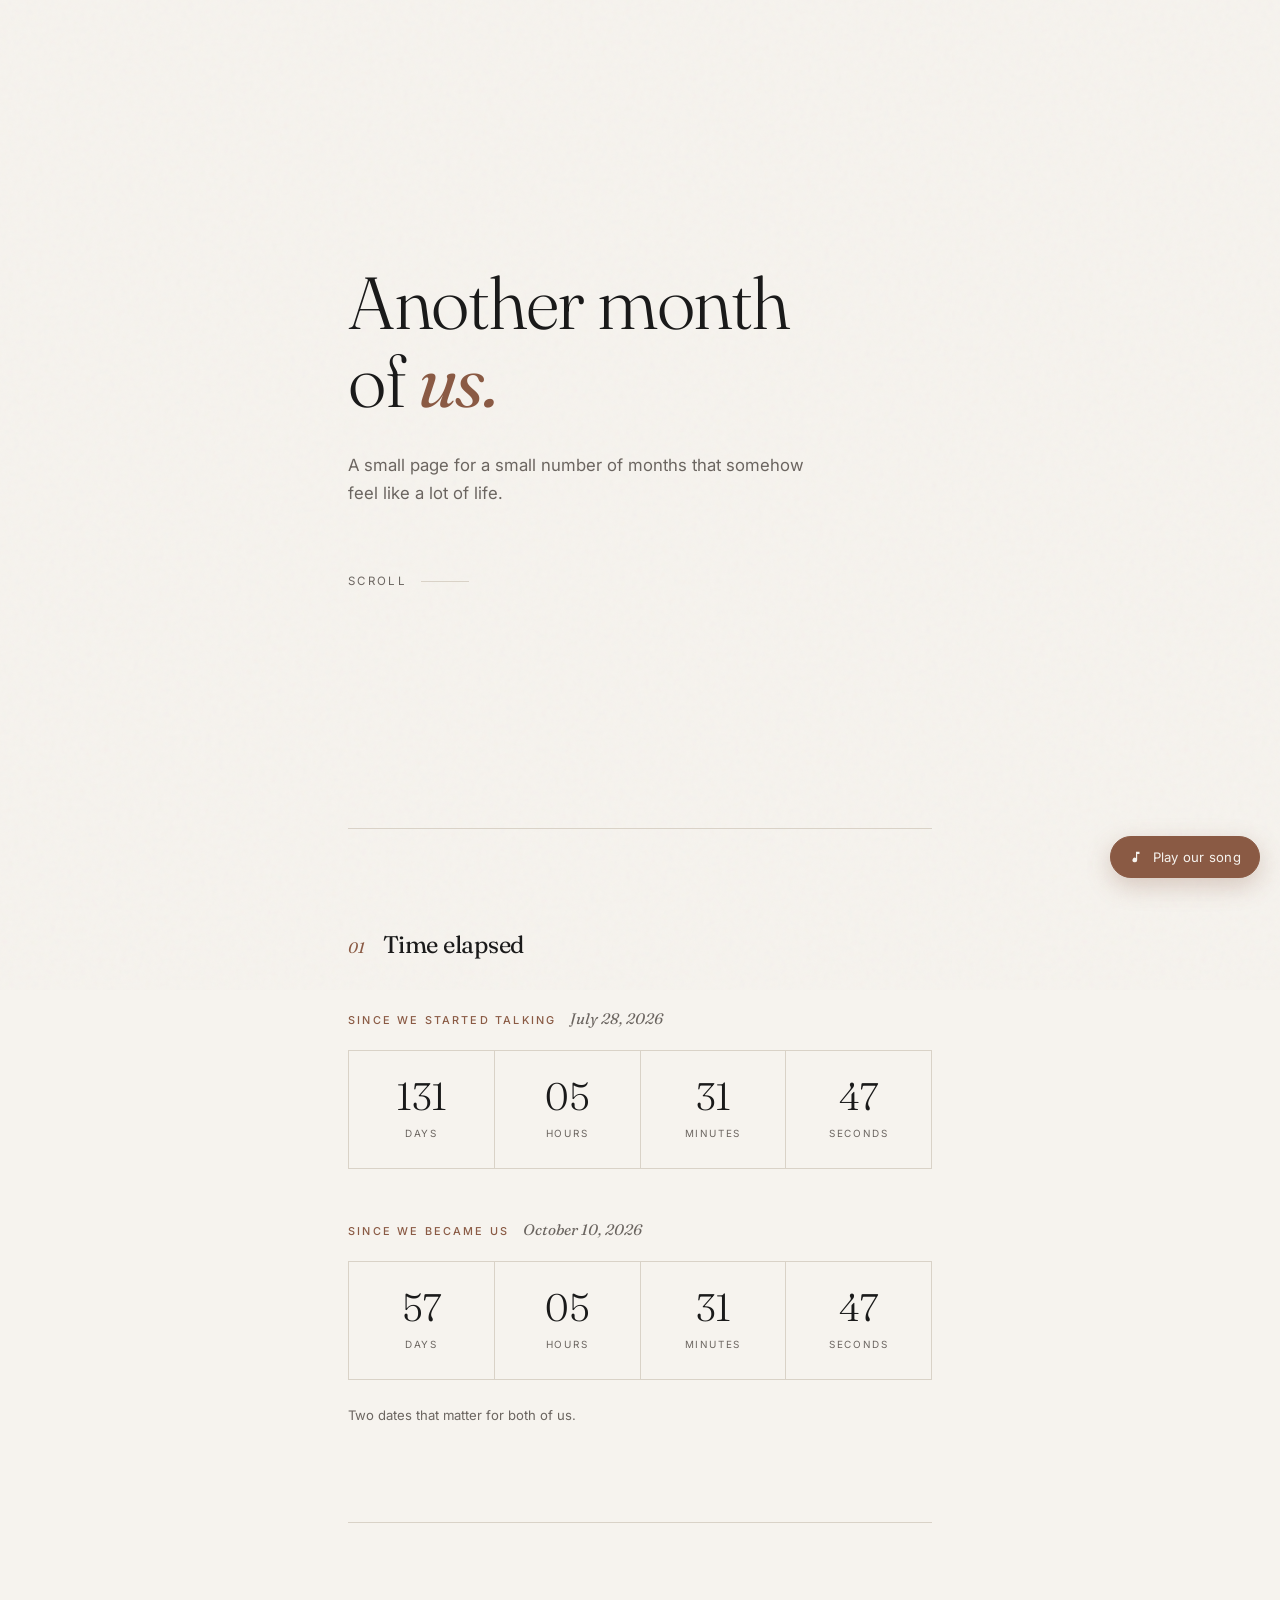
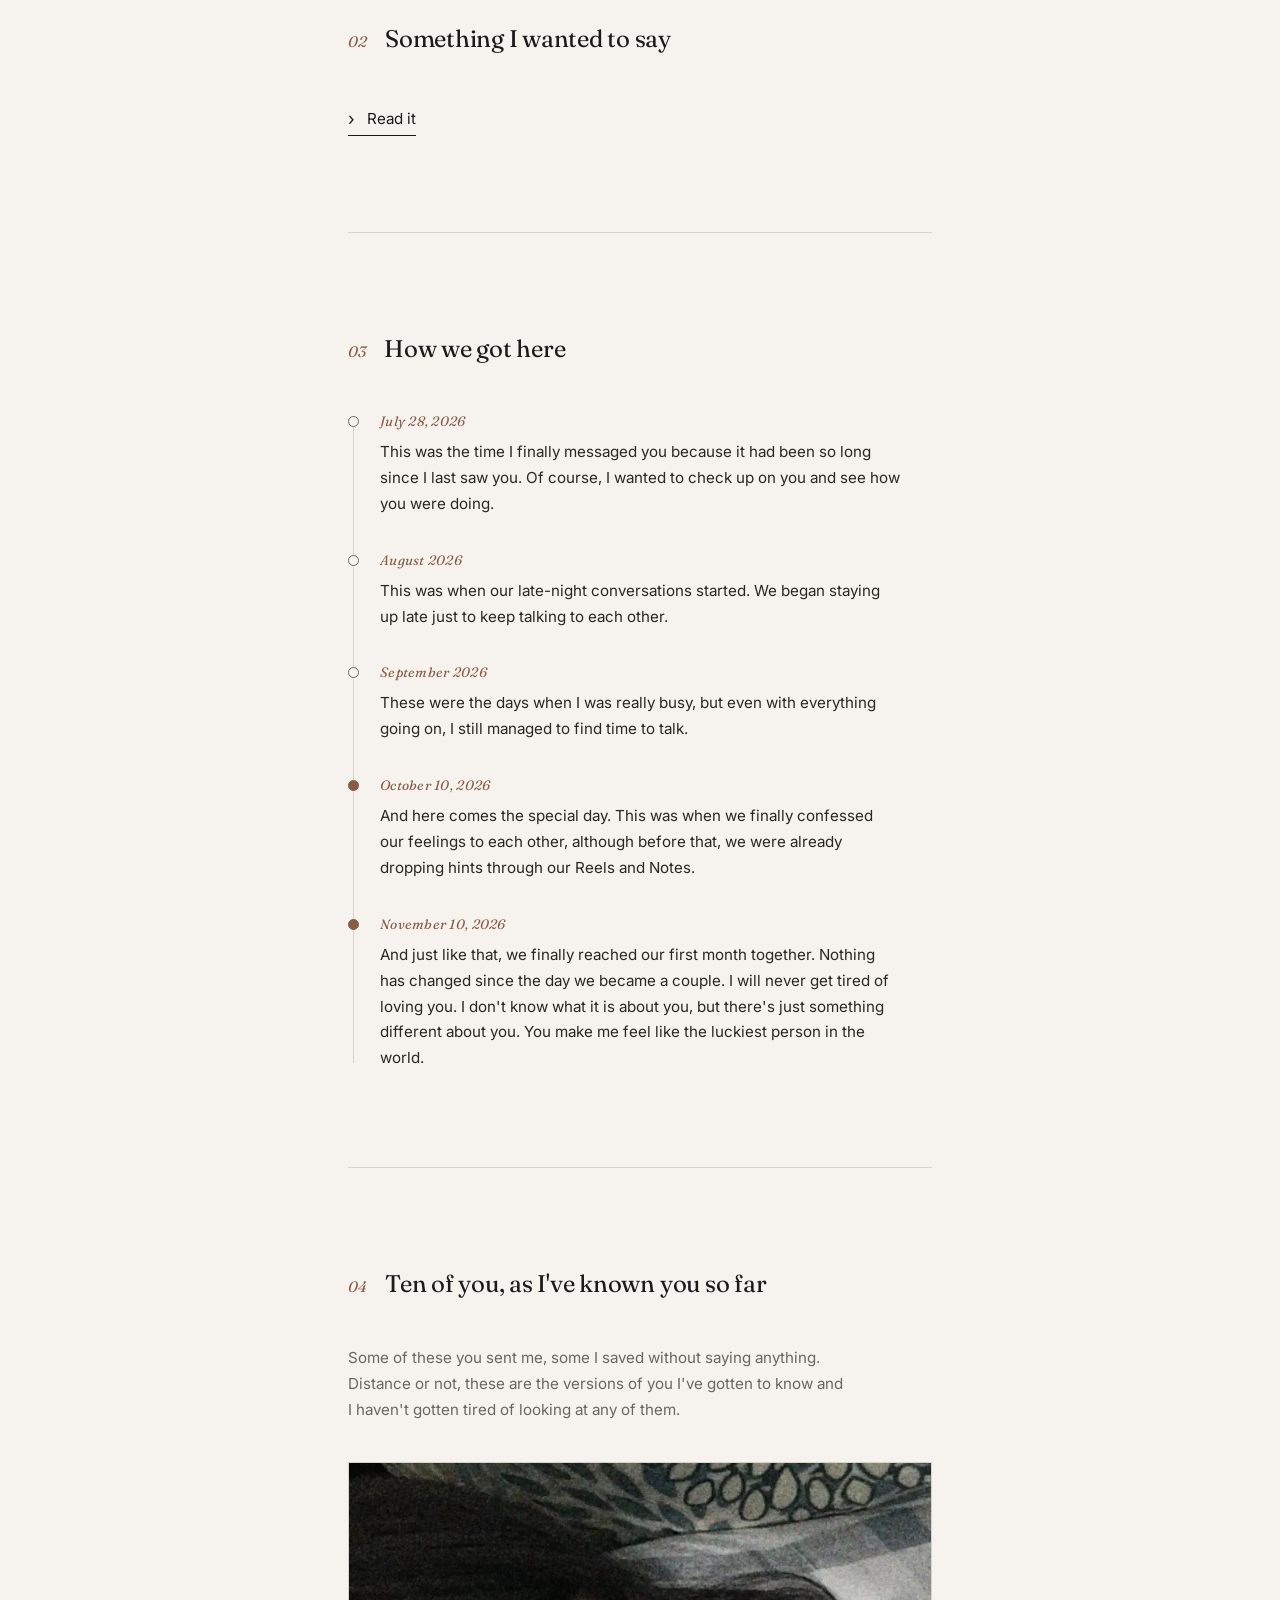
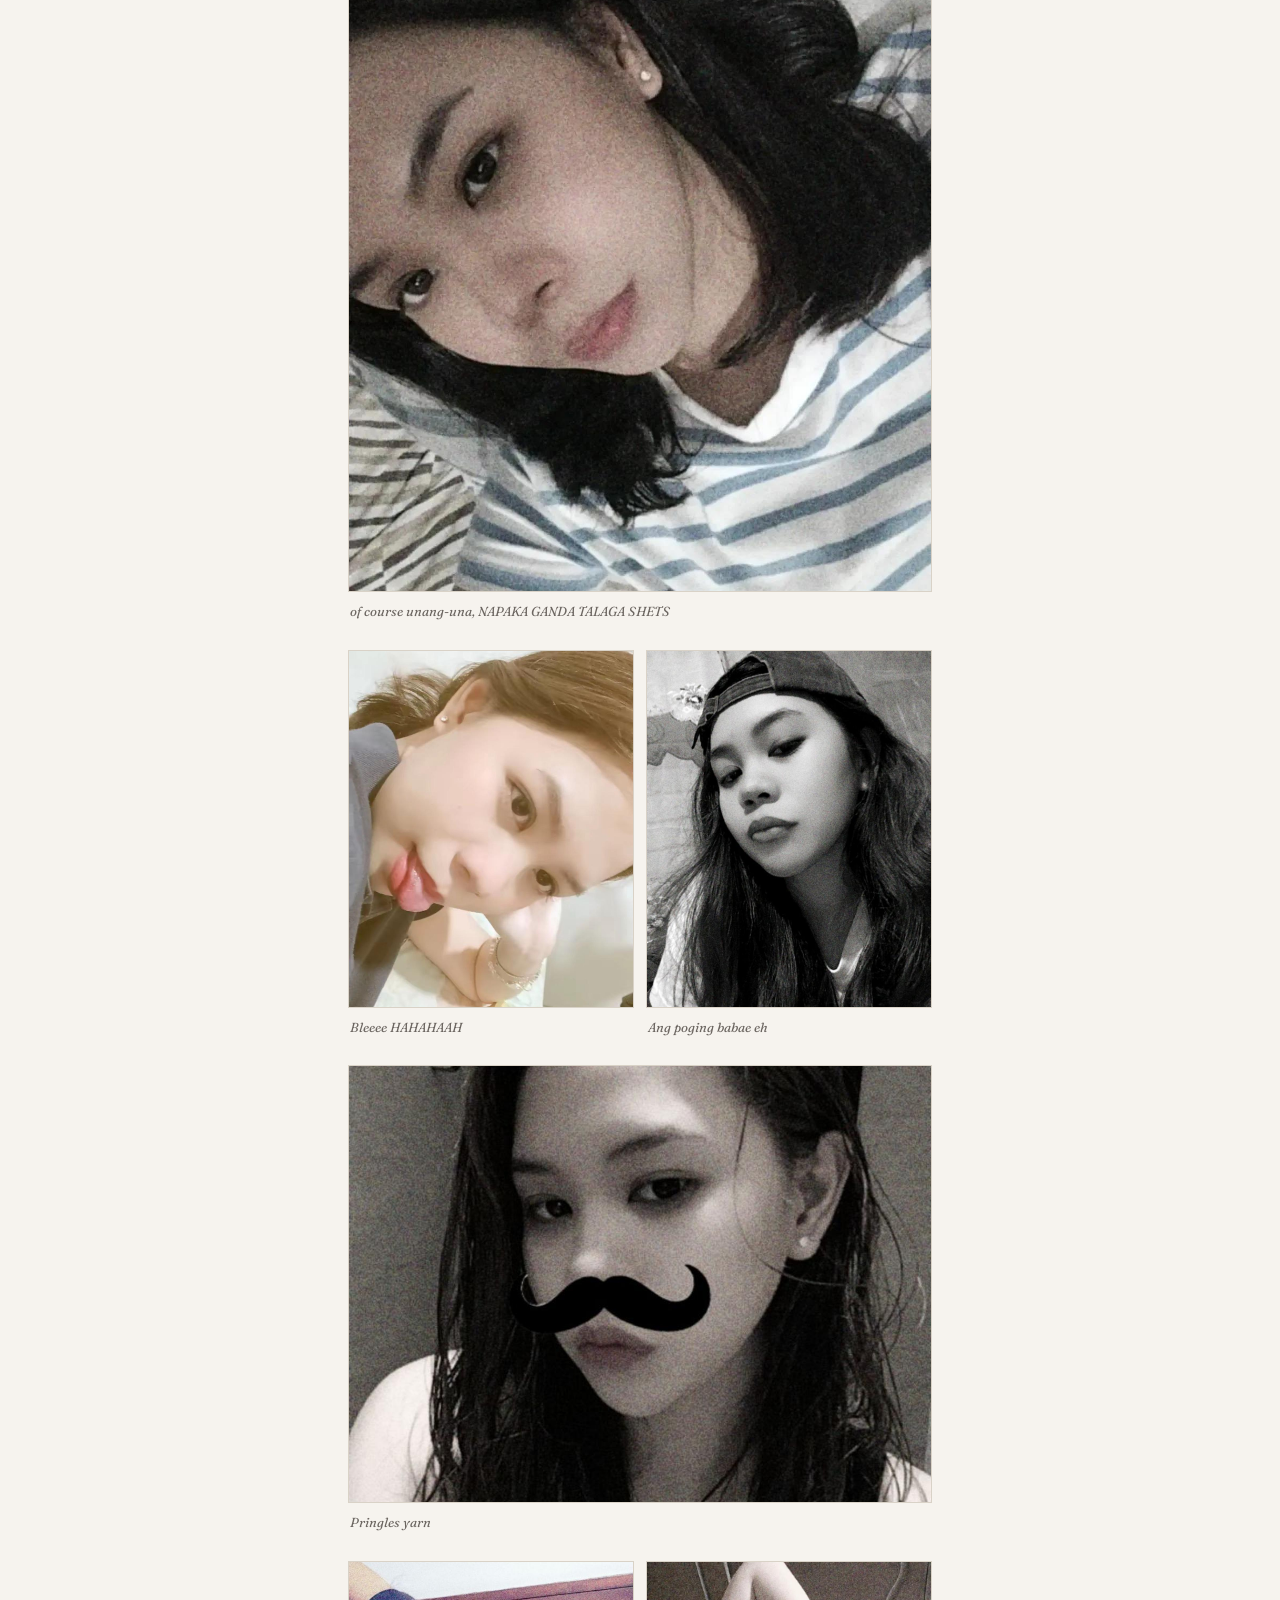
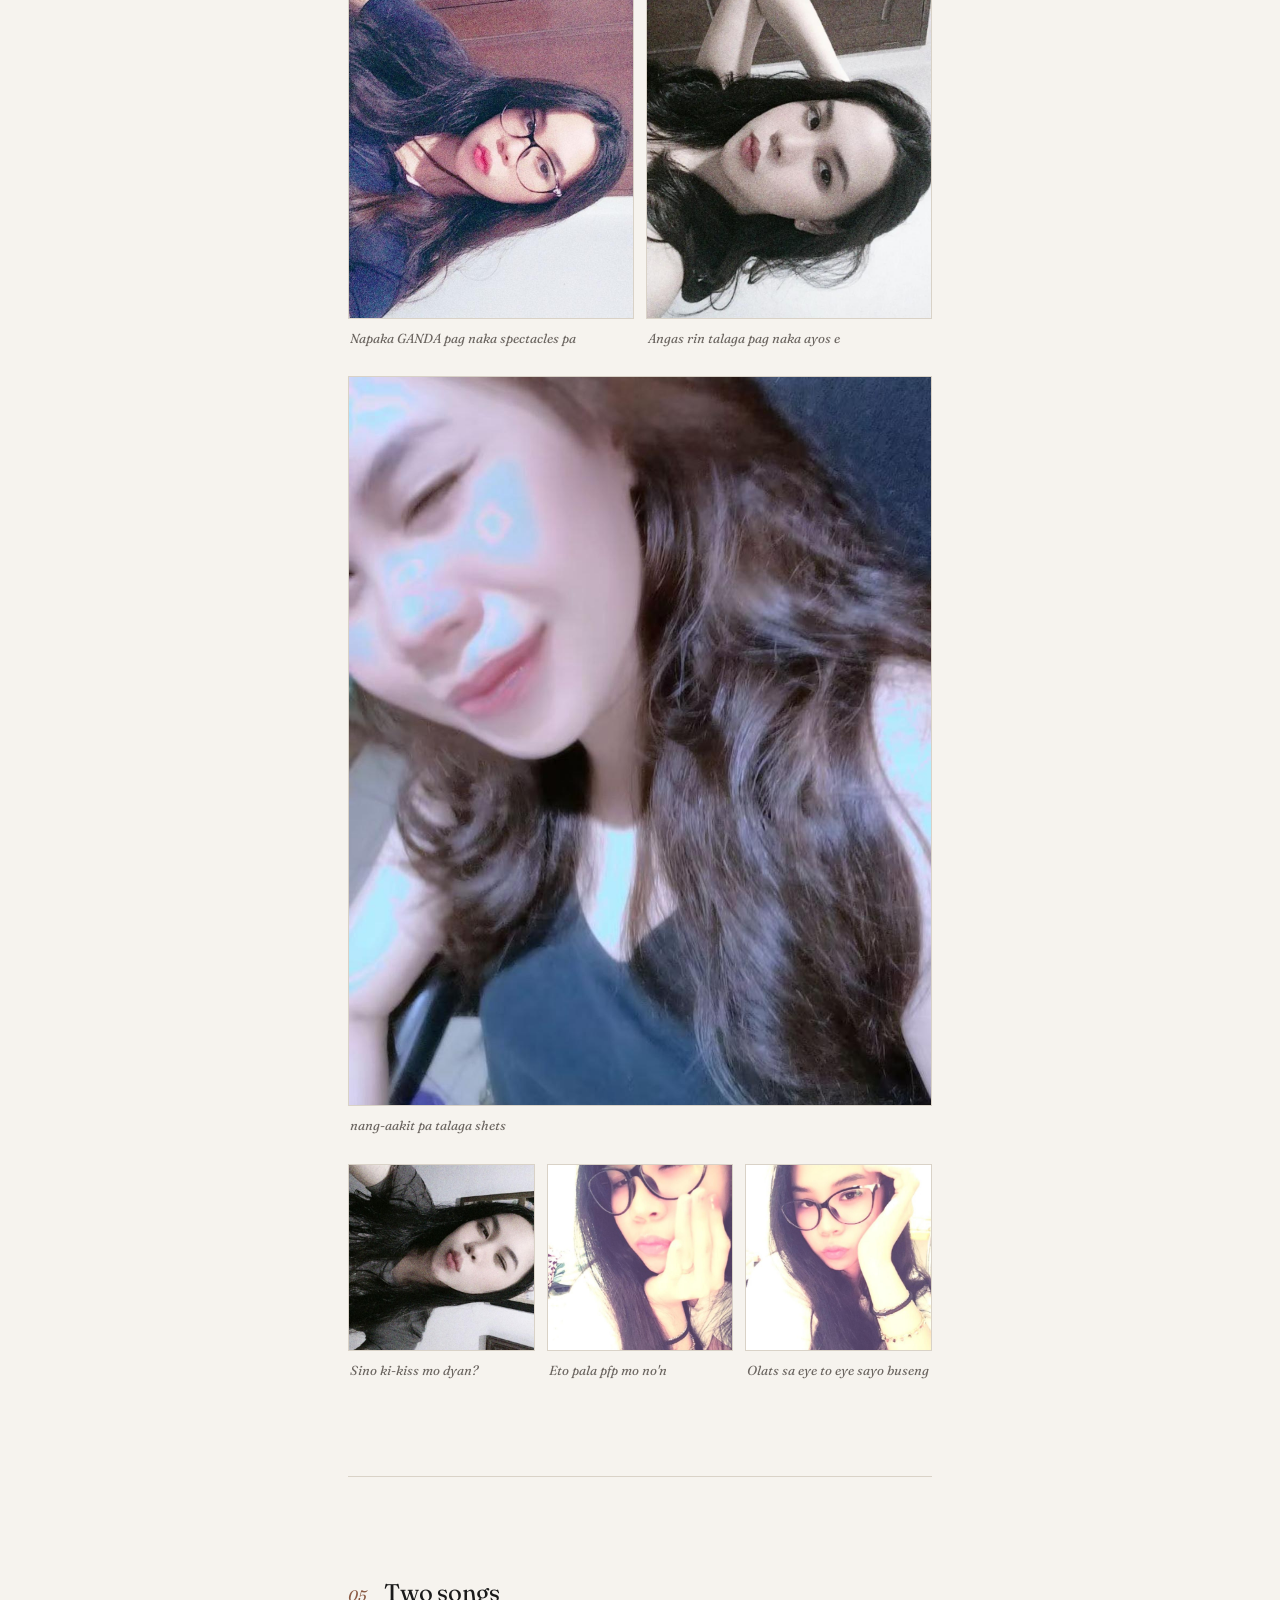
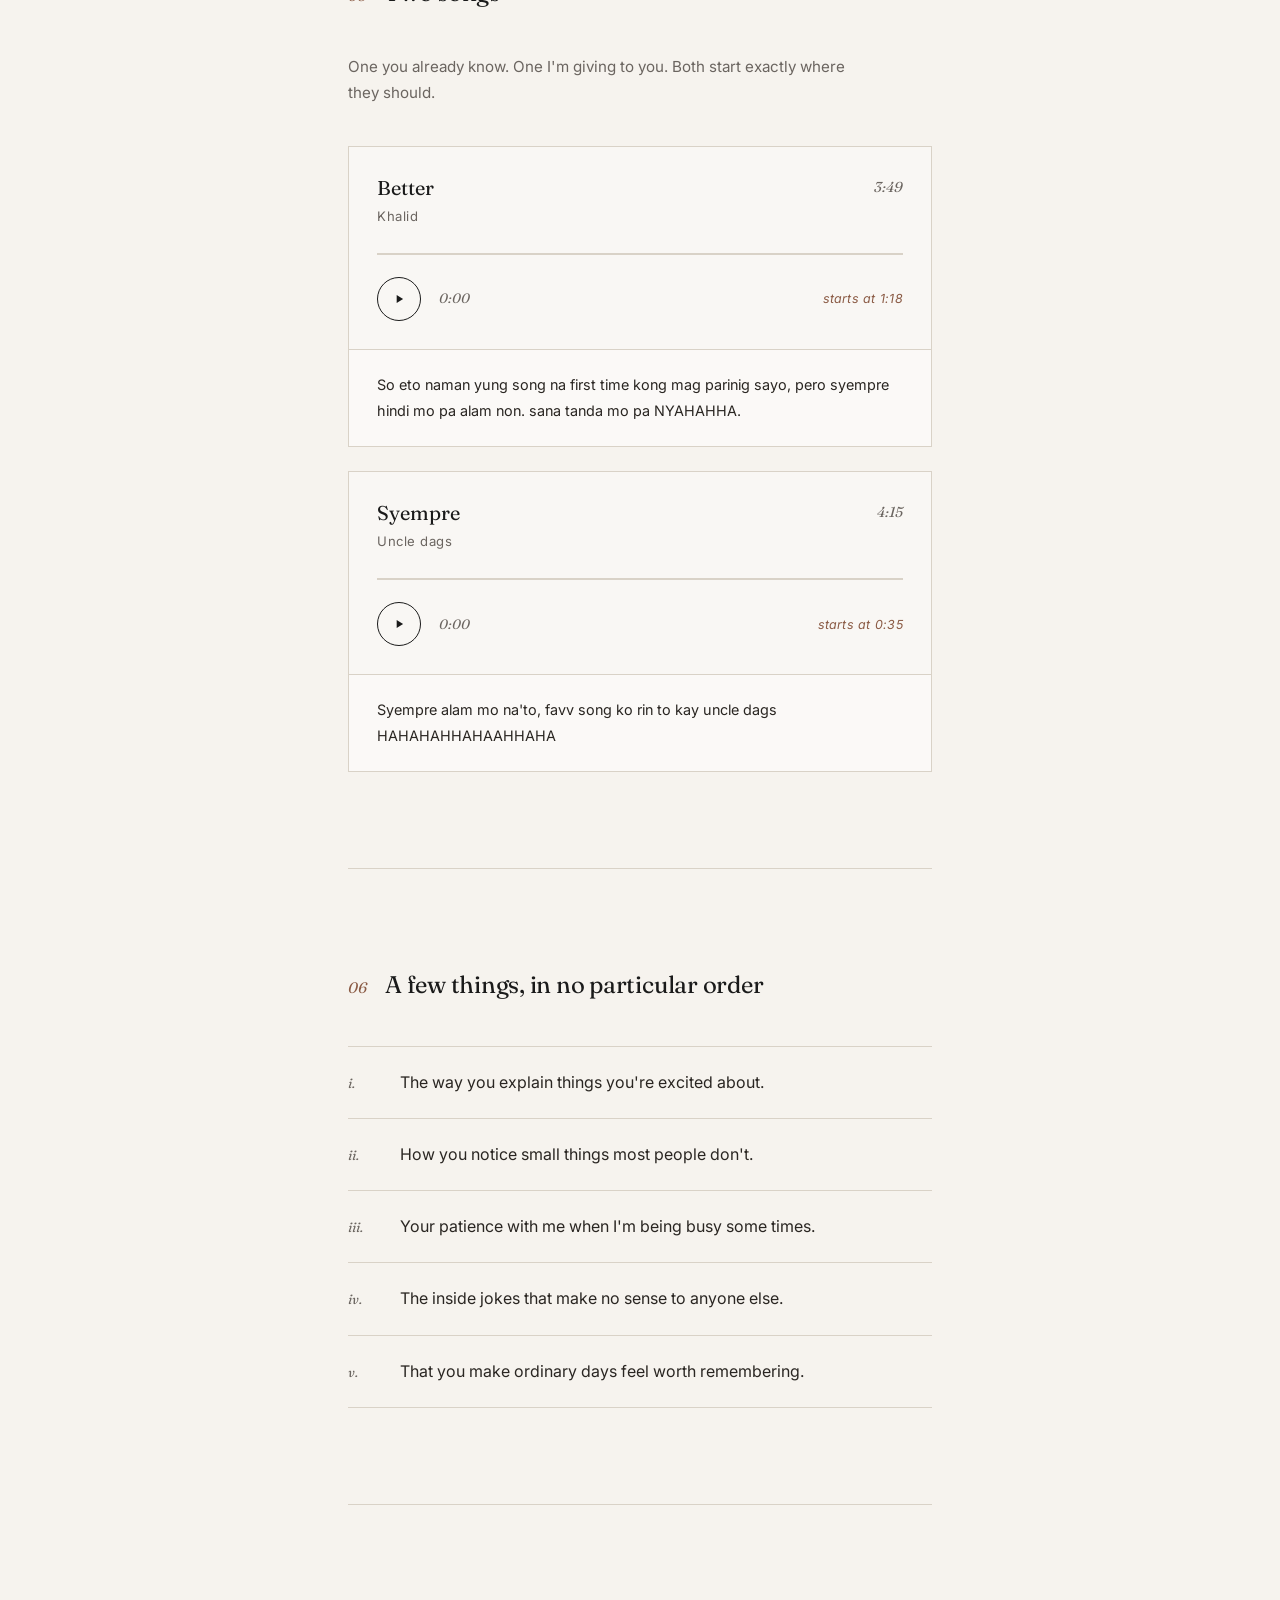
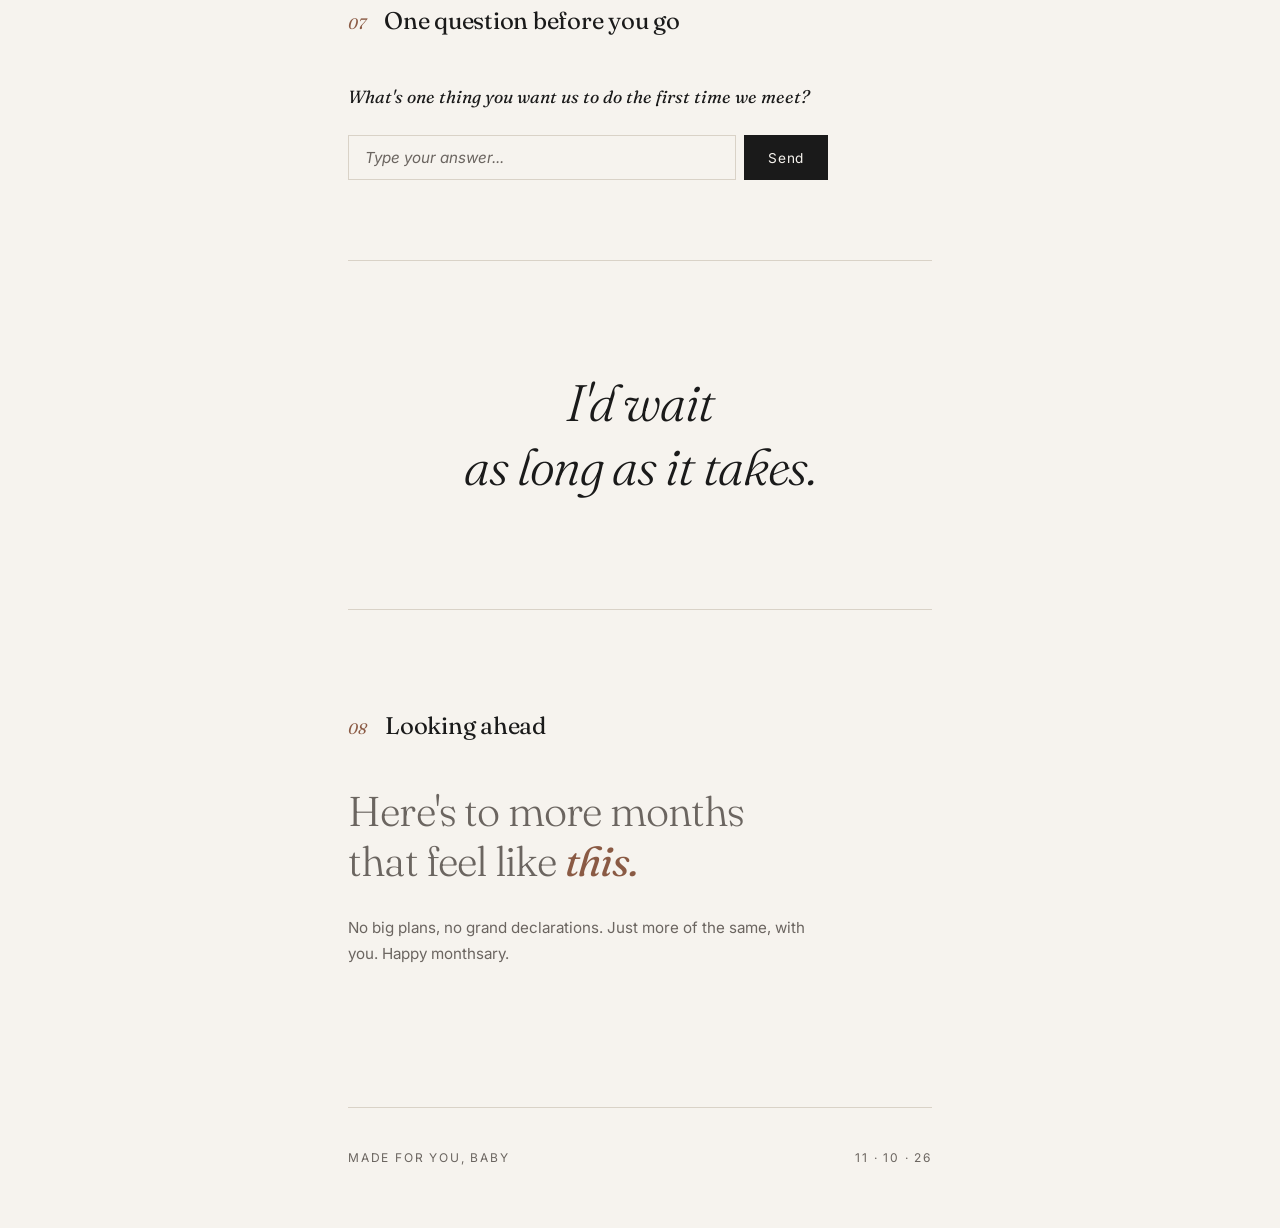
==== commit 2fa9a401: "Update index.html" ====
--- a/index.html
+++ b/index.html
@@ -3,7 +3,7 @@
 <head>
 <meta charset="UTF-8">
 <meta name="viewport" content="width=device-width, initial-scale=1.0">
-<title>first month for us</title>
+<title>First month for us</title>
 <link rel="preconnect" href="https://fonts.googleapis.com">
 <link rel="preconnect" href="https://fonts.gstatic.com" crossorigin>
 <link href="https://fonts.googleapis.com/css2?family=Fraunces:opsz,wght@9..144,300;9..144,400;9..144,500&family=Inter:wght@300;400;500&display=swap" rel="stylesheet">
